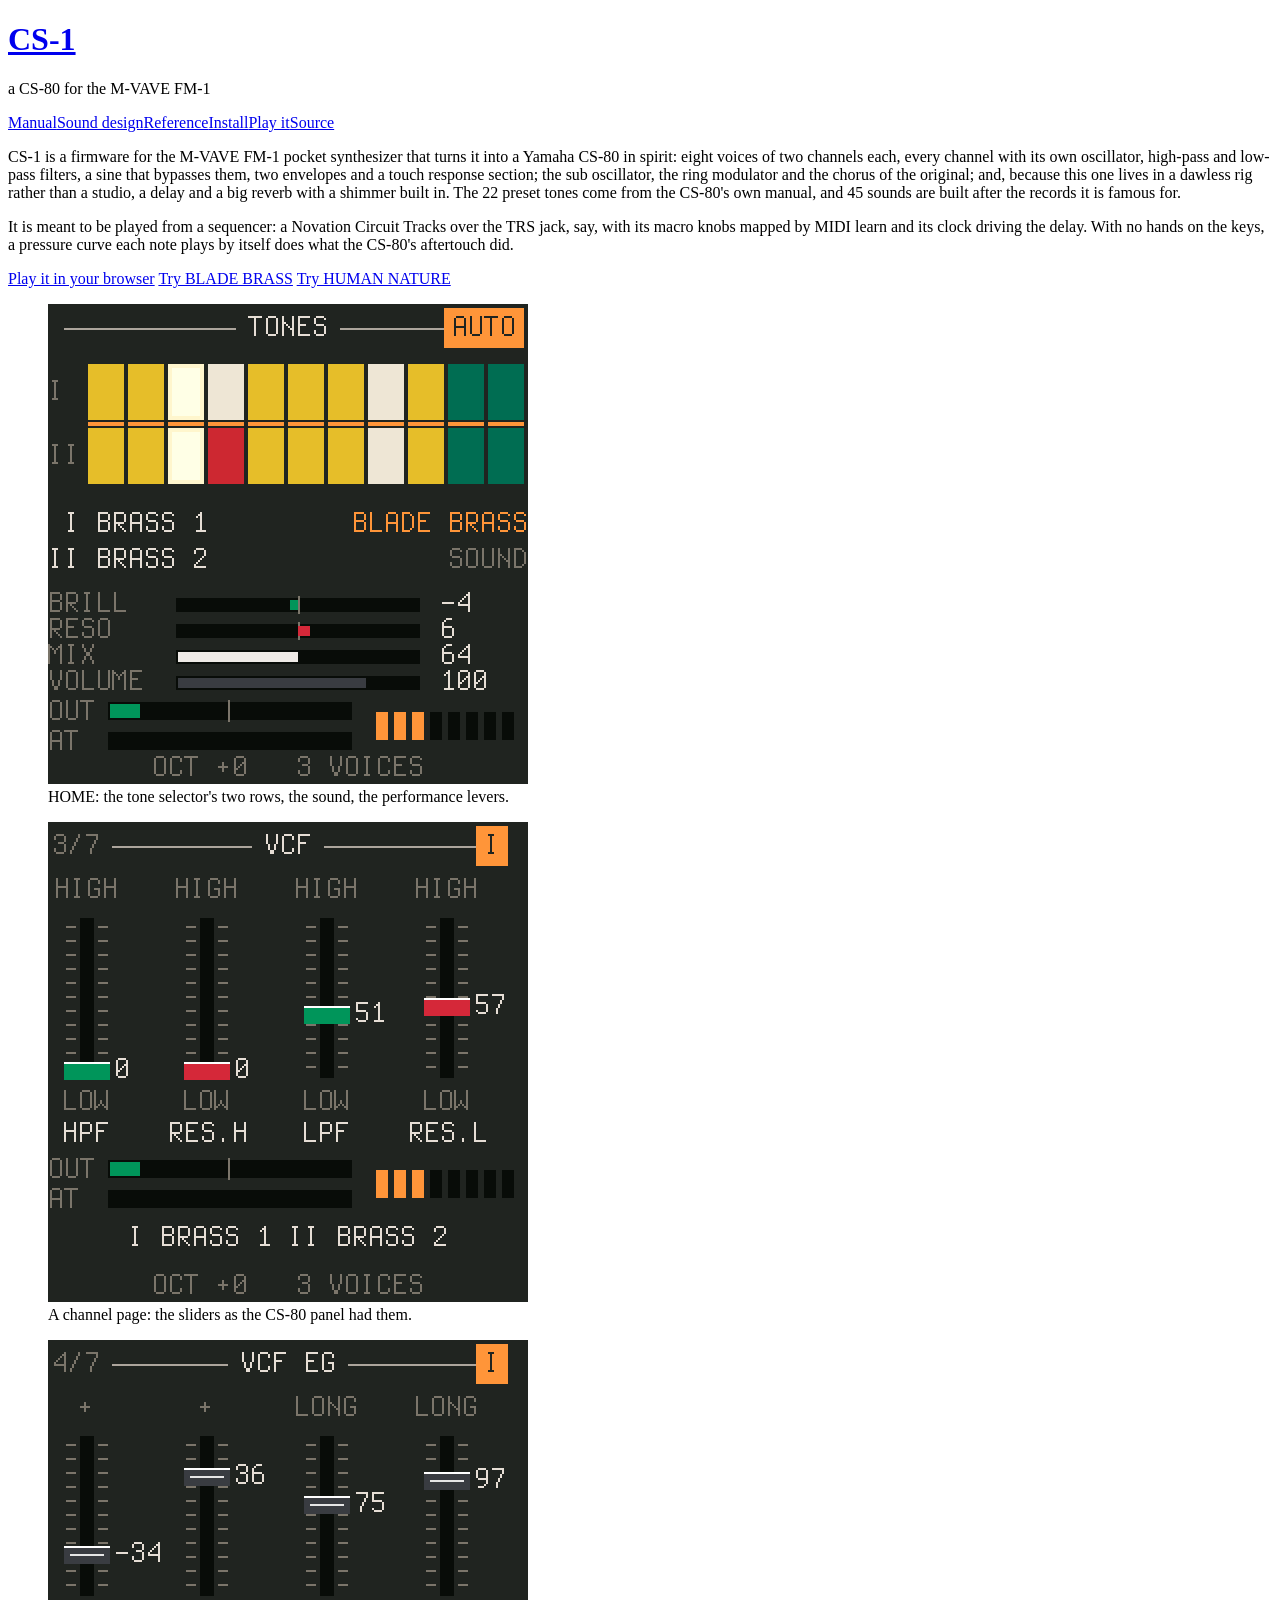
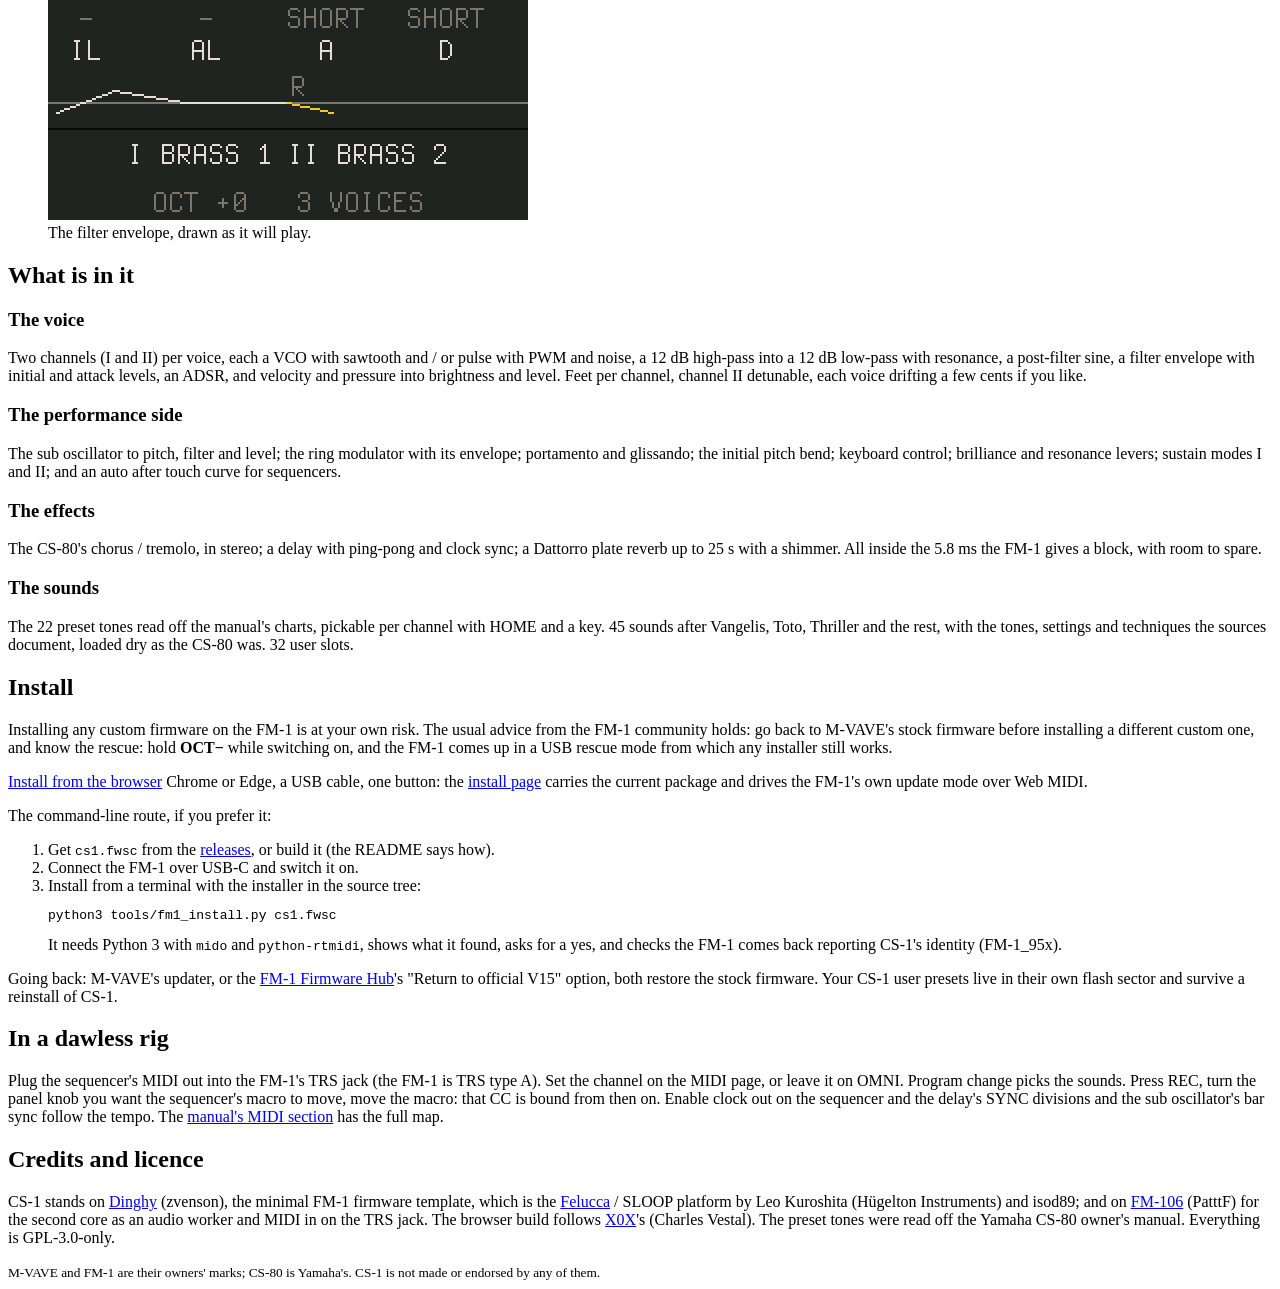
==== web/site/index.html @ bdd7ce24 "Install from the browser: web/site/install.html drives the FM-1's update mode over Web MIDI Felucca'" ====
<!doctype html>
<html lang="en">
<head>
<meta charset="utf-8">
<meta name="viewport" content="width=device-width, initial-scale=1">
<title>CS-1: a CS-80 for the M-VAVE FM-1</title>
<meta name="description" content="CS-1 turns the M-VAVE FM-1 into a CS-80-style polysynth: two channels per voice, the preset tones, the touch response, a ring modulator, chorus, delay and reverb. Free, open source, and playable in your browser.">
<link rel="preconnect" href="https://fonts.googleapis.com"><link rel="preconnect" href="https://fonts.gstatic.com" crossorigin>
<link rel="stylesheet" href="https://fonts.googleapis.com/css2?family=Barlow:wght@400;600&family=Barlow+Semi+Condensed:wght@600;700&display=swap">
<link rel="stylesheet" href="site.css">
</head>
<body>
<main>
  <header>
    <h1><a href="./">CS-1</a></h1>
    <p>a CS-80 for the M-VAVE FM-1</p>
    <nav><a href="manual.html">Manual</a><a href="sound.html">Sound design</a><a href="reference.html">Reference</a><a href="install.html">Install</a><a href="emu/">Play it</a><a href="https://github.com/twochannels/CS-1">Source</a></nav>
  </header>

  <p>CS-1 is a firmware for the M-VAVE FM-1 pocket synthesizer that turns it into a Yamaha CS-80 in spirit: eight voices of two channels each, every channel with its own oscillator, high-pass and low-pass filters, a sine that bypasses them, two envelopes and a touch response section; the sub oscillator, the ring modulator and the chorus of the original; and, because this one lives in a dawless rig rather than a studio, a delay and a big reverb with a shimmer built in. The 22 preset tones come from the CS-80's own manual, and 45 sounds are built after the records it is famous for.</p>
  <p>It is meant to be played from a sequencer: a Novation Circuit Tracks over the TRS jack, say, with its macro knobs mapped by MIDI learn and its clock driving the delay. With no hands on the keys, a pressure curve each note plays by itself does what the CS-80's aftertouch did.</p>
  <p><a class="try" href="emu/">Play it in your browser</a> <a class="try" href="emu/?sound=0">Try BLADE BRASS</a> <a class="try" href="emu/?sound=14">Try HUMAN NATURE</a></p>

  <div class="shot">
    <figure><img src="img/home.png" alt="The HOME page: two rows of tone buttons, the sound's name, the performance levers"><figcaption>HOME: the tone selector's two rows, the sound, the performance levers.</figcaption></figure>
    <figure><img src="img/vcf.png" alt="The VCF page: four sliders with colour-coded caps"><figcaption>A channel page: the sliders as the CS-80 panel had them.</figcaption></figure>
    <figure><img src="img/fenv.png" alt="The VCF EG page with its envelope drawn"><figcaption>The filter envelope, drawn as it will play.</figcaption></figure>
  </div>

  <h2 id="what">What is in it</h2>
  <div class="cards">
    <div class="card"><h3>The voice</h3><p>Two channels (I and II) per voice, each a VCO with sawtooth and / or pulse with PWM and noise, a 12 dB high-pass into a 12 dB low-pass with resonance, a post-filter sine, a filter envelope with initial and attack levels, an ADSR, and velocity and pressure into brightness and level. Feet per channel, channel II detunable, each voice drifting a few cents if you like.</p></div>
    <div class="card"><h3>The performance side</h3><p>The sub oscillator to pitch, filter and level; the ring modulator with its envelope; portamento and glissando; the initial pitch bend; keyboard control; brilliance and resonance levers; sustain modes I and II; and an auto after touch curve for sequencers.</p></div>
    <div class="card"><h3>The effects</h3><p>The CS-80's chorus / tremolo, in stereo; a delay with ping-pong and clock sync; a Dattorro plate reverb up to 25 s with a shimmer. All inside the 5.8 ms the FM-1 gives a block, with room to spare.</p></div>
    <div class="card"><h3>The sounds</h3><p>The 22 preset tones read off the manual's charts, pickable per channel with HOME and a key. 45 sounds after Vangelis, Toto, Thriller and the rest, with the tones, settings and techniques the sources document, loaded dry as the CS-80 was. 32 user slots.</p></div>
  </div>

  <h2 id="install">Install</h2>
  <p>Installing any custom firmware on the FM-1 is at your own risk. The usual advice from the FM-1 community holds: go back to M-VAVE's stock firmware before installing a different custom one, and know the rescue: hold <b>OCT−</b> while switching on, and the FM-1 comes up in a USB rescue mode from which any installer still works.</p>
  <p><a class="try" href="install.html">Install from the browser</a> Chrome or Edge, a USB cable, one button: the <a href="install.html">install page</a> carries the current package and drives the FM-1's own update mode over Web MIDI.</p>
  <p>The command-line route, if you prefer it:</p>
  <ol>
    <li>Get <code>cs1.fwsc</code> from the <a href="https://github.com/twochannels/CS-1/releases">releases</a>, or build it (the README says how).</li>
    <li>Connect the FM-1 over USB-C and switch it on.</li>
    <li>Install from a terminal with the installer in the source tree:
<pre><code>python3 tools/fm1_install.py cs1.fwsc</code></pre>
    It needs Python 3 with <code>mido</code> and <code>python-rtmidi</code>, shows what it found, asks for a yes, and checks the FM-1 comes back reporting CS-1's identity (FM-1_95x).</li>
  </ol>
  <p>Going back: M-VAVE's updater, or the <a href="https://fm1.designburgapps.com">FM-1 Firmware Hub</a>'s "Return to official V15" option, both restore the stock firmware. Your CS-1 user presets live in their own flash sector and survive a reinstall of CS-1.</p>

  <h2 id="rig">In a dawless rig</h2>
  <p>Plug the sequencer's MIDI out into the FM-1's TRS jack (the FM-1 is TRS type A). Set the channel on the MIDI page, or leave it on OMNI. Program change picks the sounds. Press REC, turn the panel knob you want the sequencer's macro to move, move the macro: that CC is bound from then on. Enable clock out on the sequencer and the delay's SYNC divisions and the sub oscillator's bar sync follow the tempo. The <a href="manual.html#midi">manual's MIDI section</a> has the full map.</p>

  <h2 id="credits">Credits and licence</h2>
  <p>CS-1 stands on <a href="https://github.com/zvenson/dinghy">Dinghy</a> (zvenson), the minimal FM-1 firmware template, which is the <a href="https://github.com/hugelton/Felucca">Felucca</a> / SLOOP platform by Leo Kuroshita (Hügelton Instruments) and isod89; and on <a href="https://github.com/patttf/fm-106">FM-106</a> (PatttF) for the second core as an audio worker and MIDI in on the TRS jack. The browser build follows <a href="https://github.com/charlesvestal/fm1-x0x">X0X</a>'s (Charles Vestal). The preset tones were read off the Yamaha CS-80 owner's manual. Everything is GPL-3.0-only.</p>
  <footer><small>M-VAVE and FM-1 are their owners' marks; CS-80 is Yamaha's. CS-1 is not made or endorsed by any of them.</small></footer>
</main>
</body>
</html>
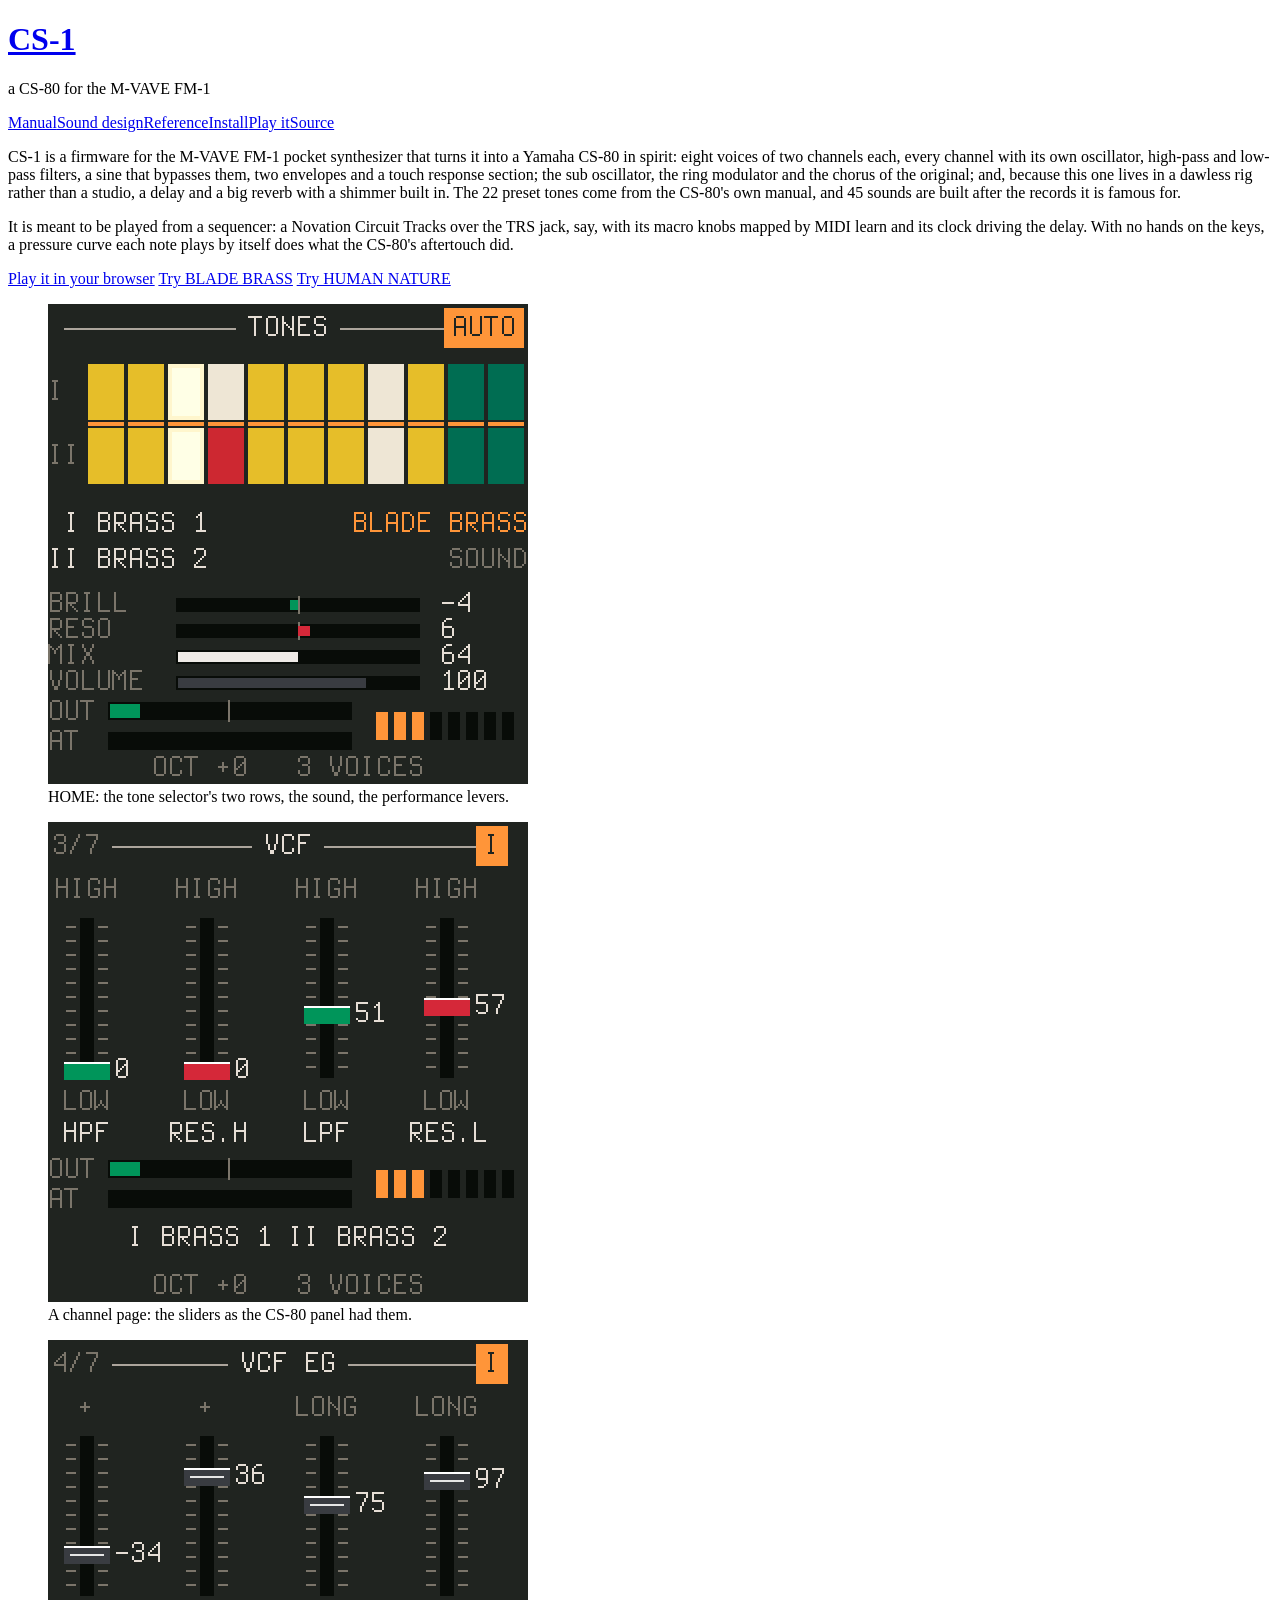
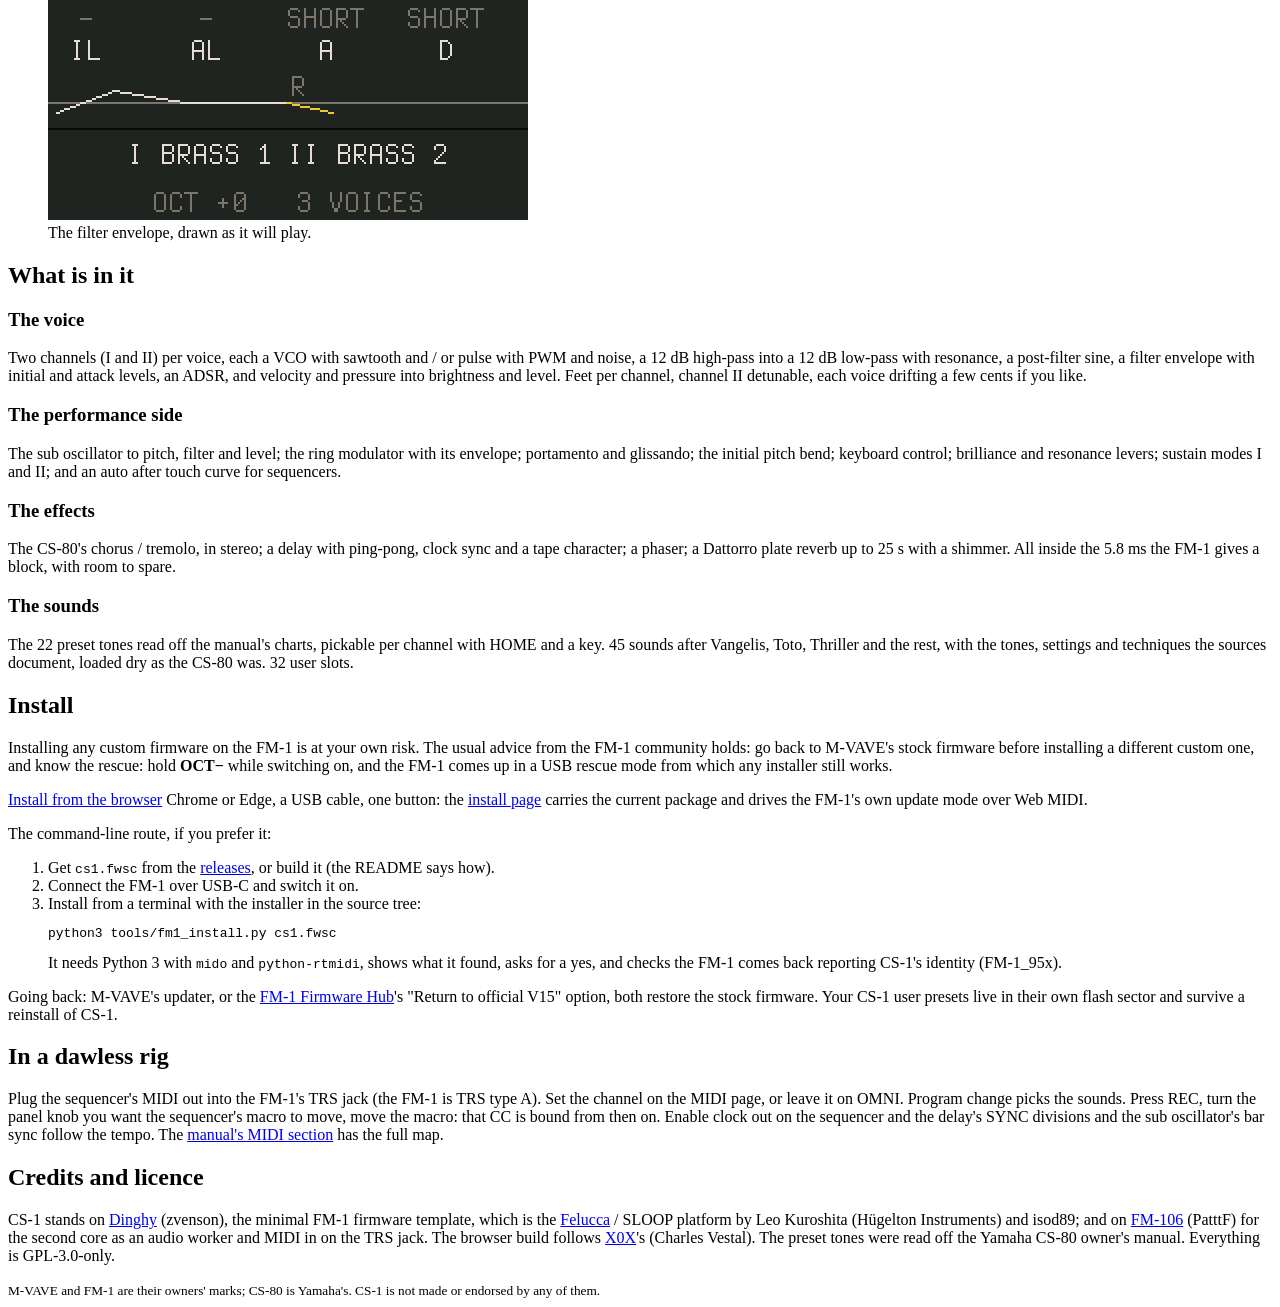
==== commit 28a976bc: "TAPE on the delay, a PHASER page, and every tail dies to zero TAPE (DELAY 2, in place of the tempo d" ====
--- a/web/site/index.html
+++ b/web/site/index.html
@@ -31,7 +31,7 @@
   <div class="cards">
     <div class="card"><h3>The voice</h3><p>Two channels (I and II) per voice, each a VCO with sawtooth and / or pulse with PWM and noise, a 12 dB high-pass into a 12 dB low-pass with resonance, a post-filter sine, a filter envelope with initial and attack levels, an ADSR, and velocity and pressure into brightness and level. Feet per channel, channel II detunable, each voice drifting a few cents if you like.</p></div>
     <div class="card"><h3>The performance side</h3><p>The sub oscillator to pitch, filter and level; the ring modulator with its envelope; portamento and glissando; the initial pitch bend; keyboard control; brilliance and resonance levers; sustain modes I and II; and an auto after touch curve for sequencers.</p></div>
-    <div class="card"><h3>The effects</h3><p>The CS-80's chorus / tremolo, in stereo; a delay with ping-pong and clock sync; a Dattorro plate reverb up to 25 s with a shimmer. All inside the 5.8 ms the FM-1 gives a block, with room to spare.</p></div>
+    <div class="card"><h3>The effects</h3><p>The CS-80's chorus / tremolo, in stereo; a delay with ping-pong, clock sync and a tape character; a phaser; a Dattorro plate reverb up to 25 s with a shimmer. All inside the 5.8 ms the FM-1 gives a block, with room to spare.</p></div>
     <div class="card"><h3>The sounds</h3><p>The 22 preset tones read off the manual's charts, pickable per channel with HOME and a key. 45 sounds after Vangelis, Toto, Thriller and the rest, with the tones, settings and techniques the sources document, loaded dry as the CS-80 was. 32 user slots.</p></div>
   </div>
 
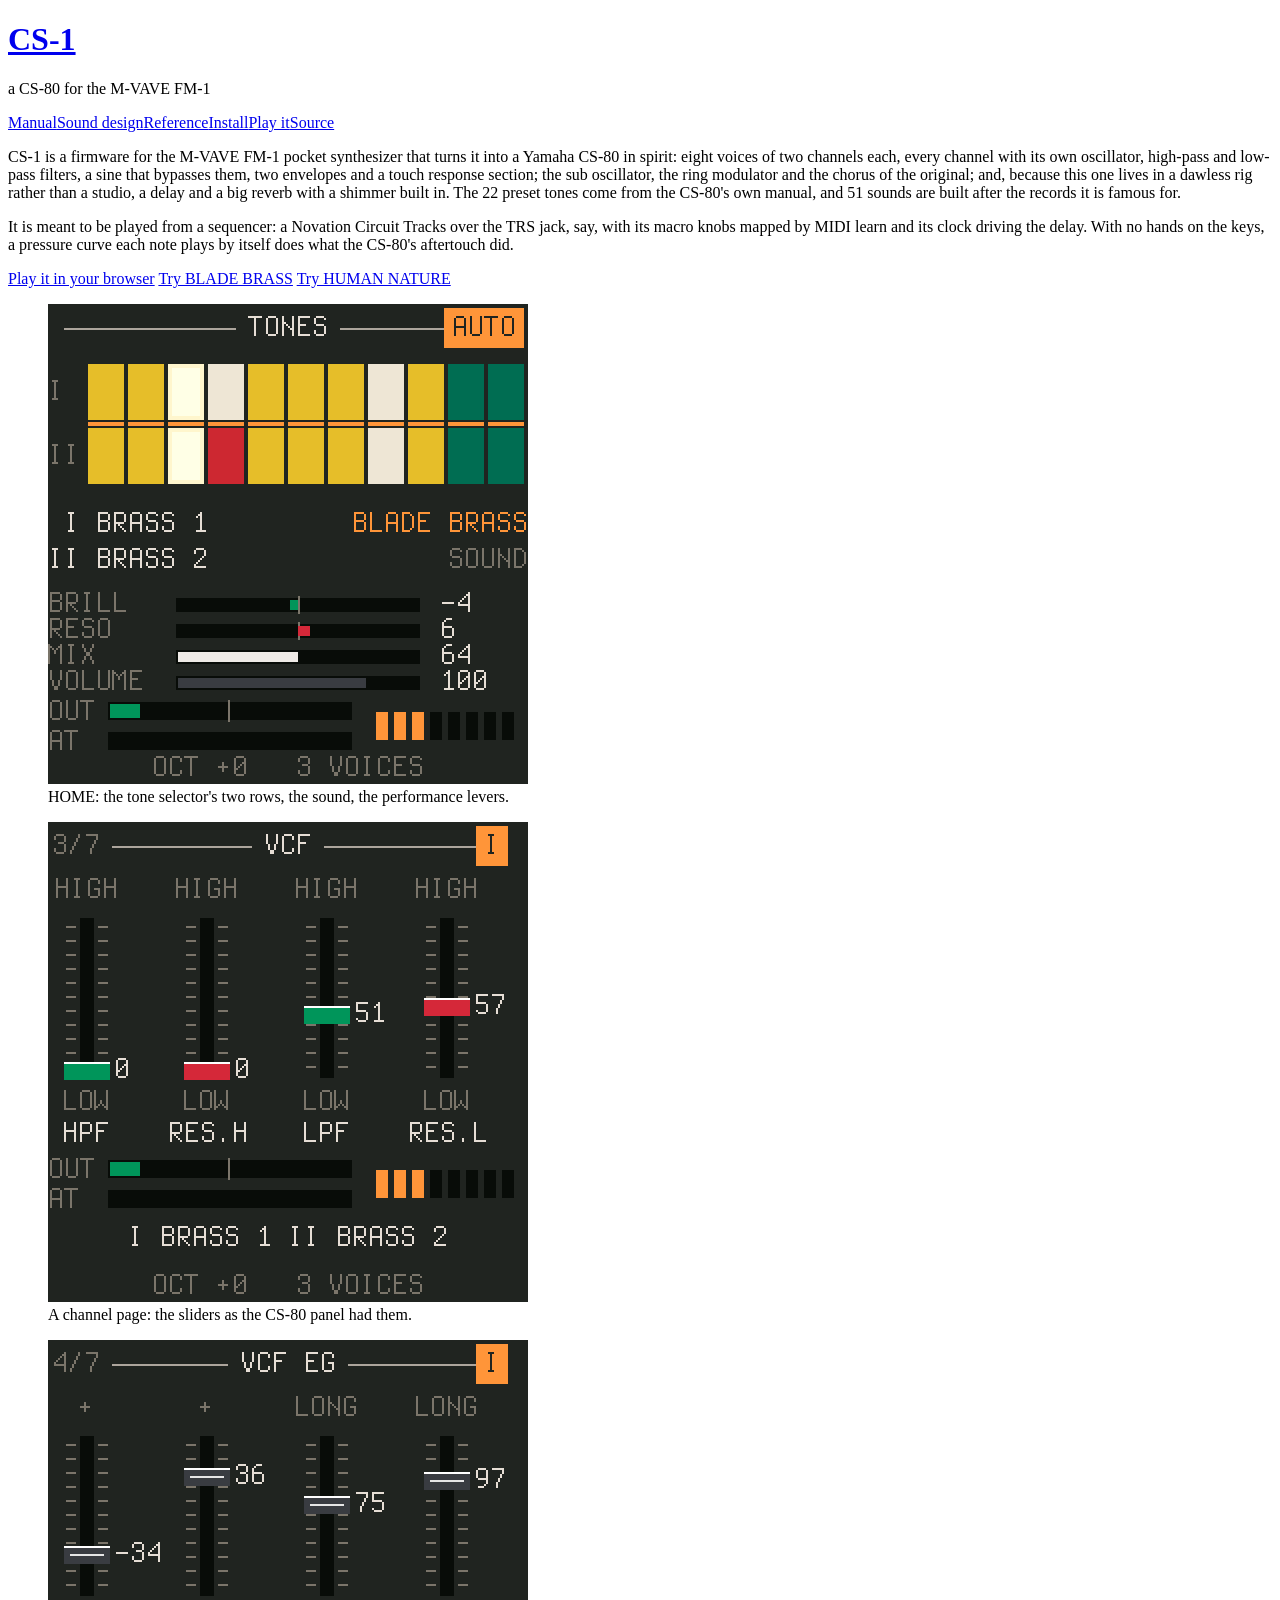
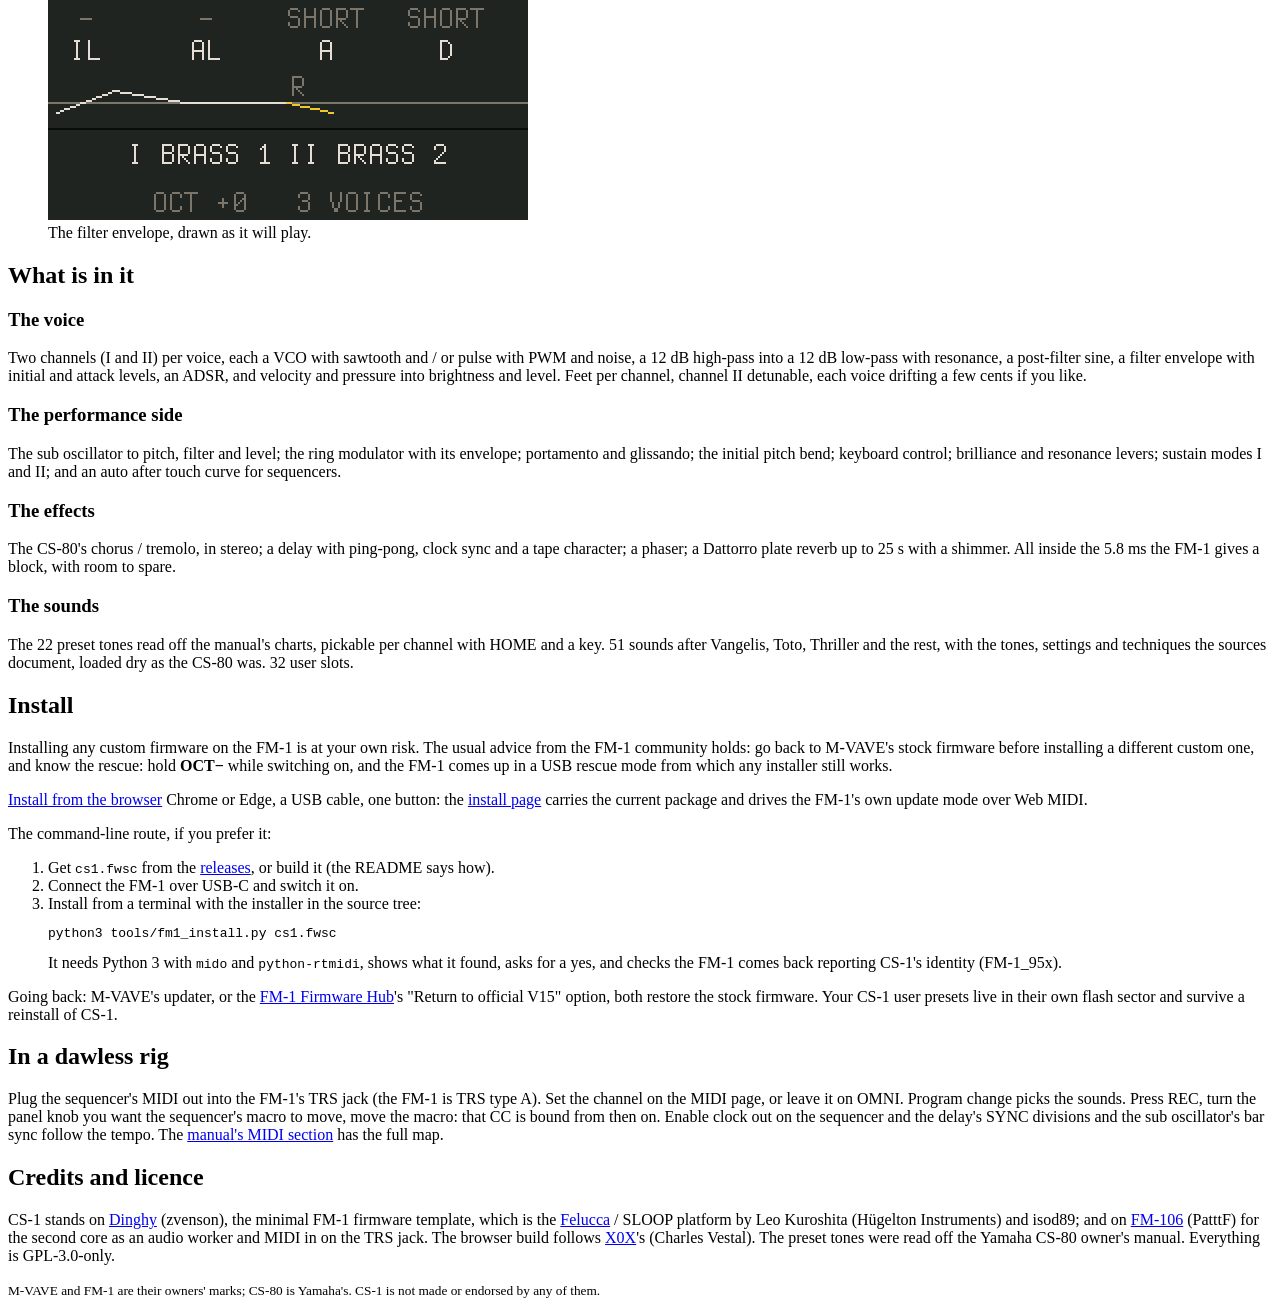
==== commit af2001e9: "The reverb back in every sound (0.8 of the old levels, the plate being hotter), the phaser on six, a" ====
--- a/web/site/index.html
+++ b/web/site/index.html
@@ -17,7 +17,7 @@
     <nav><a href="manual.html">Manual</a><a href="sound.html">Sound design</a><a href="reference.html">Reference</a><a href="install.html">Install</a><a href="emu/">Play it</a><a href="https://github.com/twochannels/CS-1">Source</a></nav>
   </header>
 
-  <p>CS-1 is a firmware for the M-VAVE FM-1 pocket synthesizer that turns it into a Yamaha CS-80 in spirit: eight voices of two channels each, every channel with its own oscillator, high-pass and low-pass filters, a sine that bypasses them, two envelopes and a touch response section; the sub oscillator, the ring modulator and the chorus of the original; and, because this one lives in a dawless rig rather than a studio, a delay and a big reverb with a shimmer built in. The 22 preset tones come from the CS-80's own manual, and 45 sounds are built after the records it is famous for.</p>
+  <p>CS-1 is a firmware for the M-VAVE FM-1 pocket synthesizer that turns it into a Yamaha CS-80 in spirit: eight voices of two channels each, every channel with its own oscillator, high-pass and low-pass filters, a sine that bypasses them, two envelopes and a touch response section; the sub oscillator, the ring modulator and the chorus of the original; and, because this one lives in a dawless rig rather than a studio, a delay and a big reverb with a shimmer built in. The 22 preset tones come from the CS-80's own manual, and 51 sounds are built after the records it is famous for.</p>
   <p>It is meant to be played from a sequencer: a Novation Circuit Tracks over the TRS jack, say, with its macro knobs mapped by MIDI learn and its clock driving the delay. With no hands on the keys, a pressure curve each note plays by itself does what the CS-80's aftertouch did.</p>
   <p><a class="try" href="emu/">Play it in your browser</a> <a class="try" href="emu/?sound=0">Try BLADE BRASS</a> <a class="try" href="emu/?sound=14">Try HUMAN NATURE</a></p>
 
@@ -32,7 +32,7 @@
     <div class="card"><h3>The voice</h3><p>Two channels (I and II) per voice, each a VCO with sawtooth and / or pulse with PWM and noise, a 12 dB high-pass into a 12 dB low-pass with resonance, a post-filter sine, a filter envelope with initial and attack levels, an ADSR, and velocity and pressure into brightness and level. Feet per channel, channel II detunable, each voice drifting a few cents if you like.</p></div>
     <div class="card"><h3>The performance side</h3><p>The sub oscillator to pitch, filter and level; the ring modulator with its envelope; portamento and glissando; the initial pitch bend; keyboard control; brilliance and resonance levers; sustain modes I and II; and an auto after touch curve for sequencers.</p></div>
     <div class="card"><h3>The effects</h3><p>The CS-80's chorus / tremolo, in stereo; a delay with ping-pong, clock sync and a tape character; a phaser; a Dattorro plate reverb up to 25 s with a shimmer. All inside the 5.8 ms the FM-1 gives a block, with room to spare.</p></div>
-    <div class="card"><h3>The sounds</h3><p>The 22 preset tones read off the manual's charts, pickable per channel with HOME and a key. 45 sounds after Vangelis, Toto, Thriller and the rest, with the tones, settings and techniques the sources document, loaded dry as the CS-80 was. 32 user slots.</p></div>
+    <div class="card"><h3>The sounds</h3><p>The 22 preset tones read off the manual's charts, pickable per channel with HOME and a key. 51 sounds after Vangelis, Toto, Thriller and the rest, with the tones, settings and techniques the sources document, loaded dry as the CS-80 was. 32 user slots.</p></div>
   </div>
 
   <h2 id="install">Install</h2>
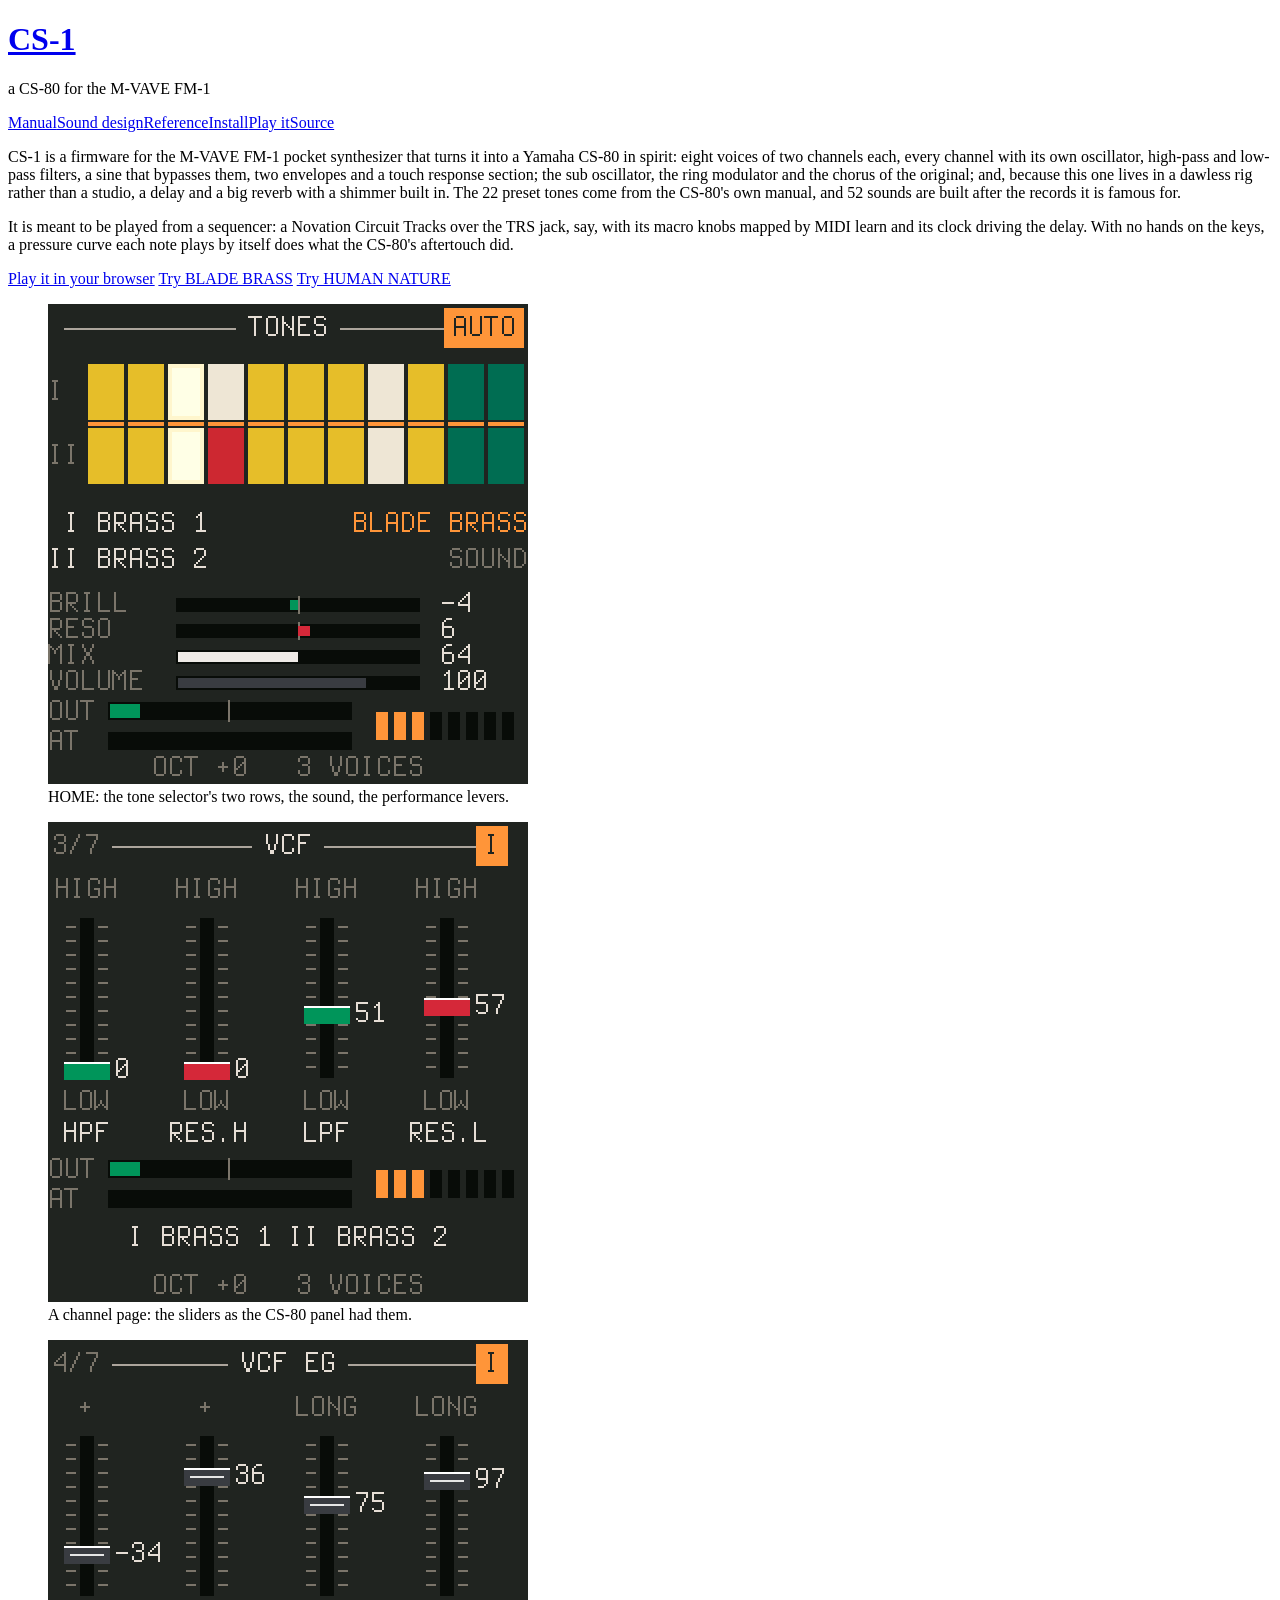
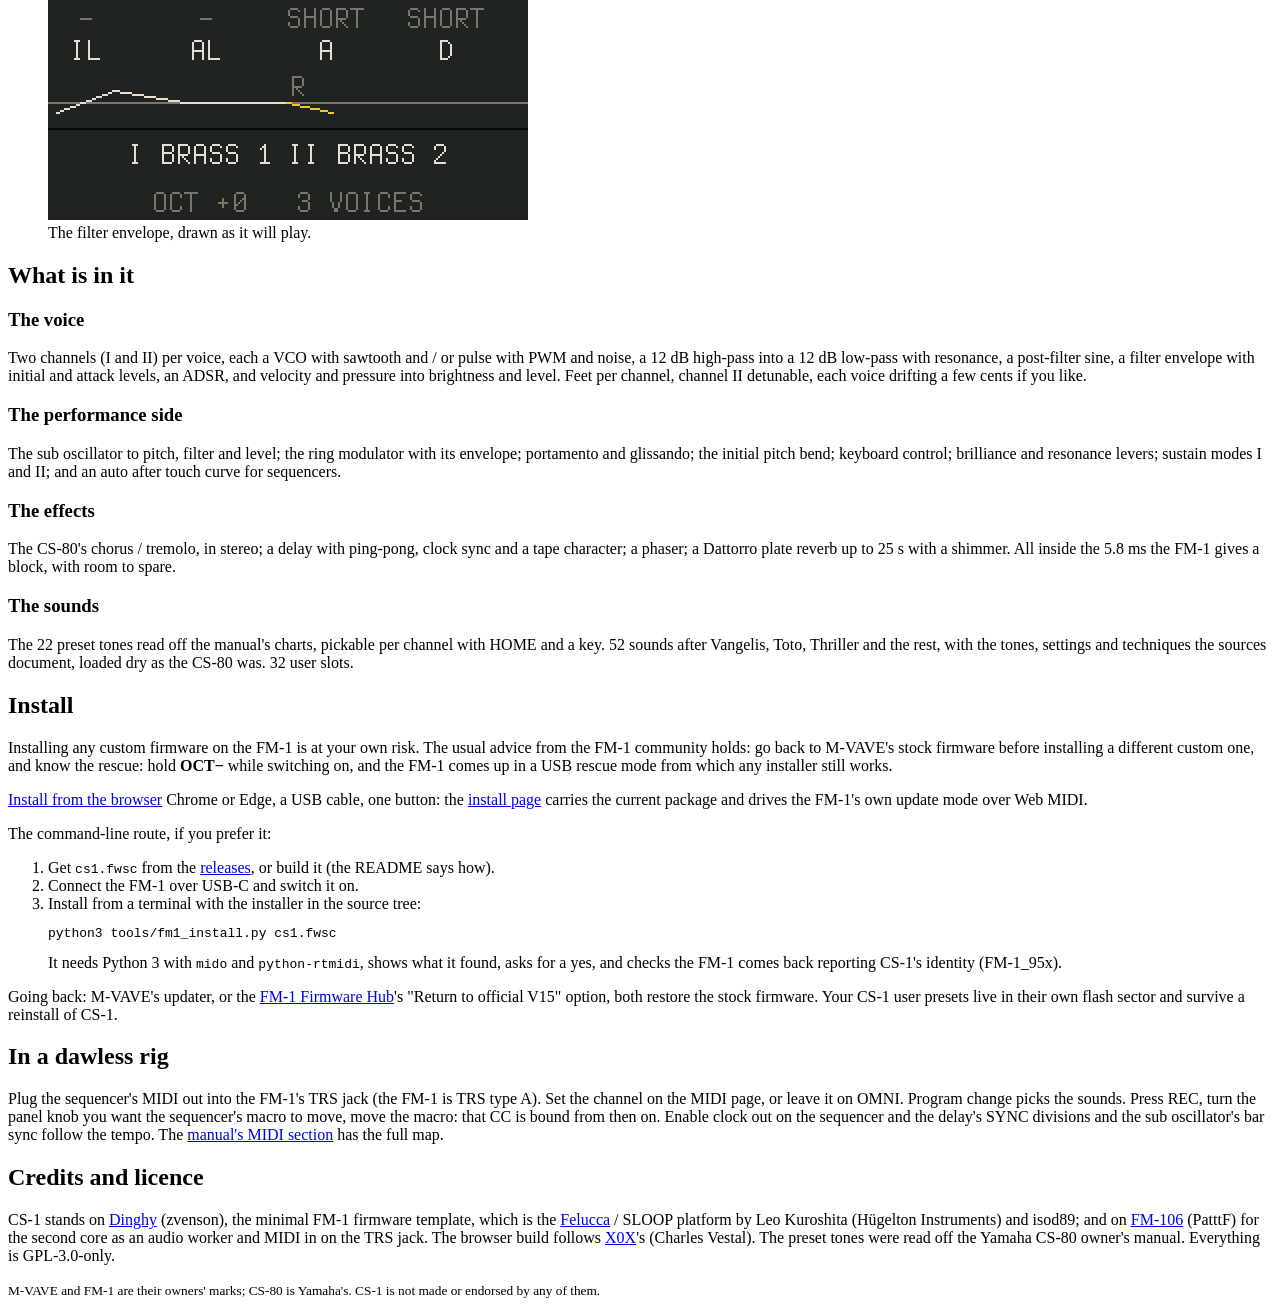
==== commit 437e3466: "Sounds can carry whole panels: two tones read off the CS-80 V's Glass Pipes, and the sound that uses" ====
--- a/web/site/index.html
+++ b/web/site/index.html
@@ -17,7 +17,7 @@
     <nav><a href="manual.html">Manual</a><a href="sound.html">Sound design</a><a href="reference.html">Reference</a><a href="install.html">Install</a><a href="emu/">Play it</a><a href="https://github.com/twochannels/CS-1">Source</a></nav>
   </header>
 
-  <p>CS-1 is a firmware for the M-VAVE FM-1 pocket synthesizer that turns it into a Yamaha CS-80 in spirit: eight voices of two channels each, every channel with its own oscillator, high-pass and low-pass filters, a sine that bypasses them, two envelopes and a touch response section; the sub oscillator, the ring modulator and the chorus of the original; and, because this one lives in a dawless rig rather than a studio, a delay and a big reverb with a shimmer built in. The 22 preset tones come from the CS-80's own manual, and 51 sounds are built after the records it is famous for.</p>
+  <p>CS-1 is a firmware for the M-VAVE FM-1 pocket synthesizer that turns it into a Yamaha CS-80 in spirit: eight voices of two channels each, every channel with its own oscillator, high-pass and low-pass filters, a sine that bypasses them, two envelopes and a touch response section; the sub oscillator, the ring modulator and the chorus of the original; and, because this one lives in a dawless rig rather than a studio, a delay and a big reverb with a shimmer built in. The 22 preset tones come from the CS-80's own manual, and 52 sounds are built after the records it is famous for.</p>
   <p>It is meant to be played from a sequencer: a Novation Circuit Tracks over the TRS jack, say, with its macro knobs mapped by MIDI learn and its clock driving the delay. With no hands on the keys, a pressure curve each note plays by itself does what the CS-80's aftertouch did.</p>
   <p><a class="try" href="emu/">Play it in your browser</a> <a class="try" href="emu/?sound=0">Try BLADE BRASS</a> <a class="try" href="emu/?sound=14">Try HUMAN NATURE</a></p>
 
@@ -32,7 +32,7 @@
     <div class="card"><h3>The voice</h3><p>Two channels (I and II) per voice, each a VCO with sawtooth and / or pulse with PWM and noise, a 12 dB high-pass into a 12 dB low-pass with resonance, a post-filter sine, a filter envelope with initial and attack levels, an ADSR, and velocity and pressure into brightness and level. Feet per channel, channel II detunable, each voice drifting a few cents if you like.</p></div>
     <div class="card"><h3>The performance side</h3><p>The sub oscillator to pitch, filter and level; the ring modulator with its envelope; portamento and glissando; the initial pitch bend; keyboard control; brilliance and resonance levers; sustain modes I and II; and an auto after touch curve for sequencers.</p></div>
     <div class="card"><h3>The effects</h3><p>The CS-80's chorus / tremolo, in stereo; a delay with ping-pong, clock sync and a tape character; a phaser; a Dattorro plate reverb up to 25 s with a shimmer. All inside the 5.8 ms the FM-1 gives a block, with room to spare.</p></div>
-    <div class="card"><h3>The sounds</h3><p>The 22 preset tones read off the manual's charts, pickable per channel with HOME and a key. 51 sounds after Vangelis, Toto, Thriller and the rest, with the tones, settings and techniques the sources document, loaded dry as the CS-80 was. 32 user slots.</p></div>
+    <div class="card"><h3>The sounds</h3><p>The 22 preset tones read off the manual's charts, pickable per channel with HOME and a key. 52 sounds after Vangelis, Toto, Thriller and the rest, with the tones, settings and techniques the sources document, loaded dry as the CS-80 was. 32 user slots.</p></div>
   </div>
 
   <h2 id="install">Install</h2>
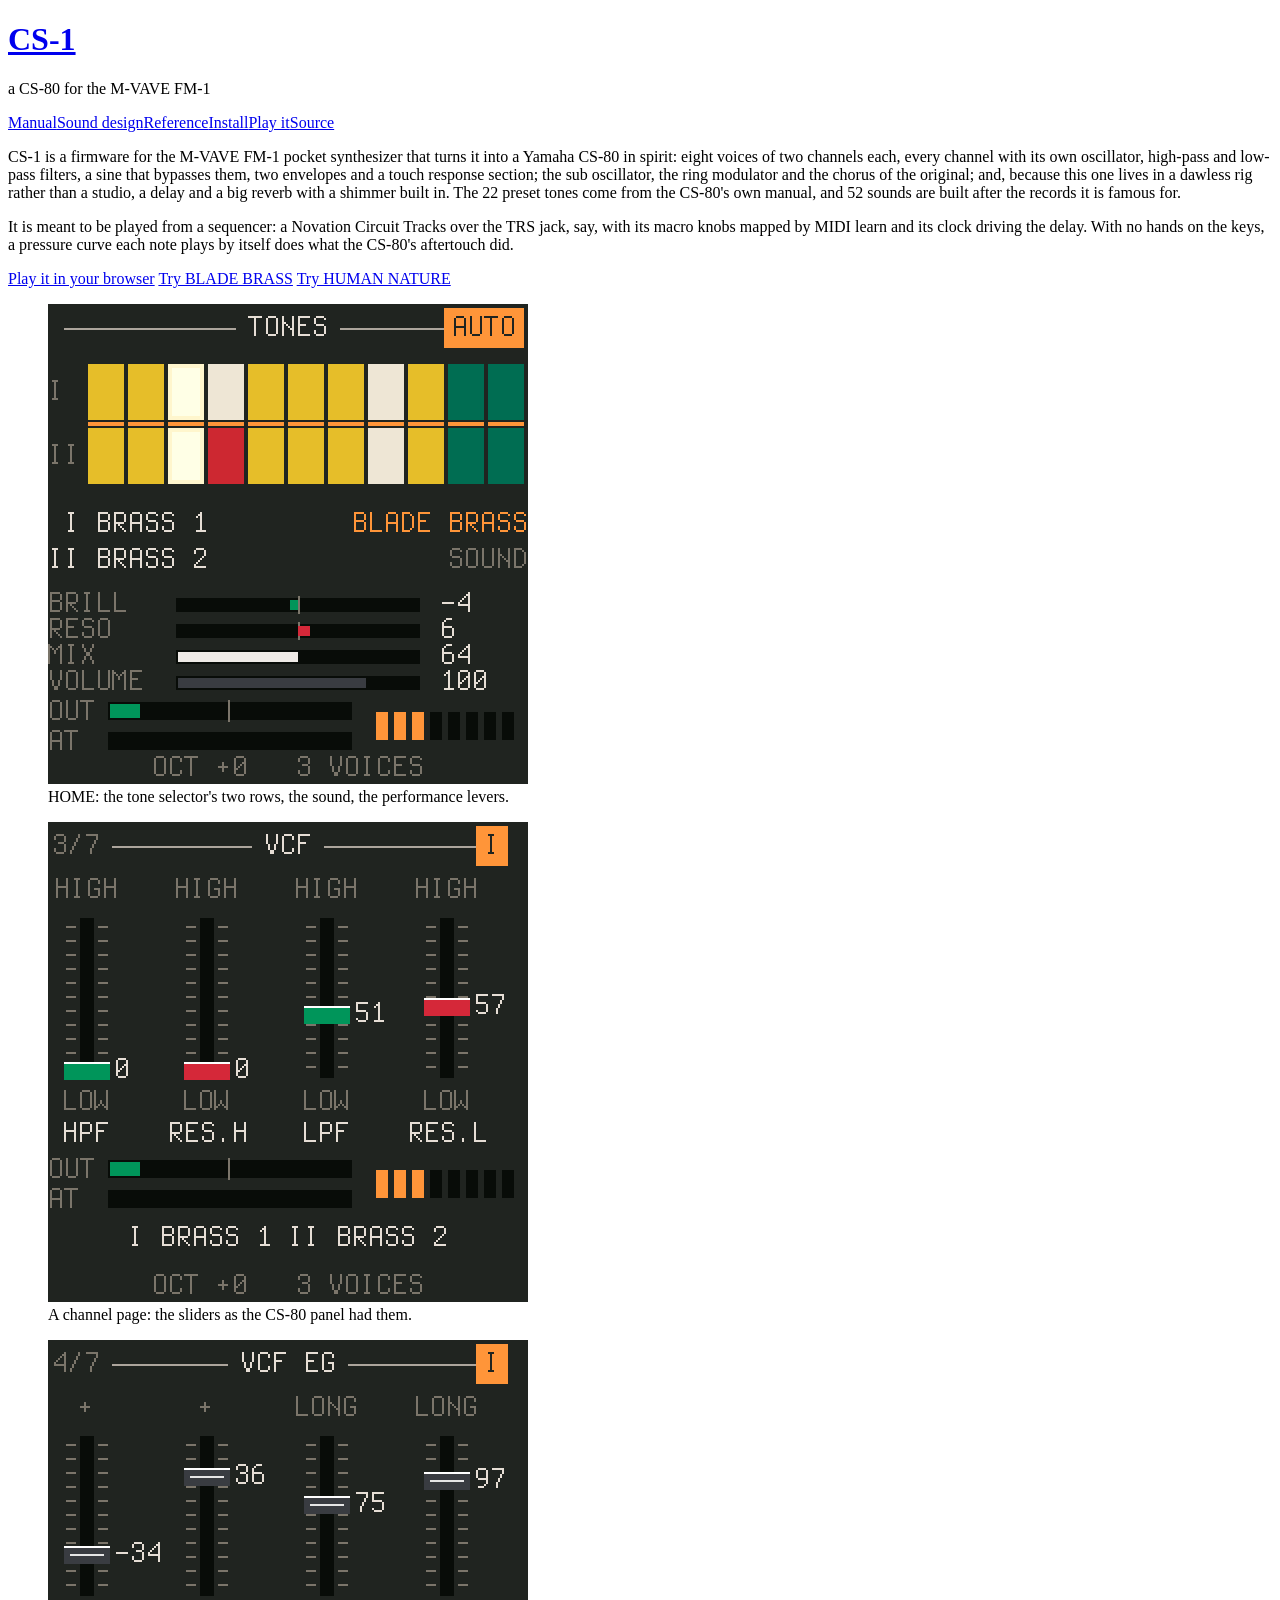
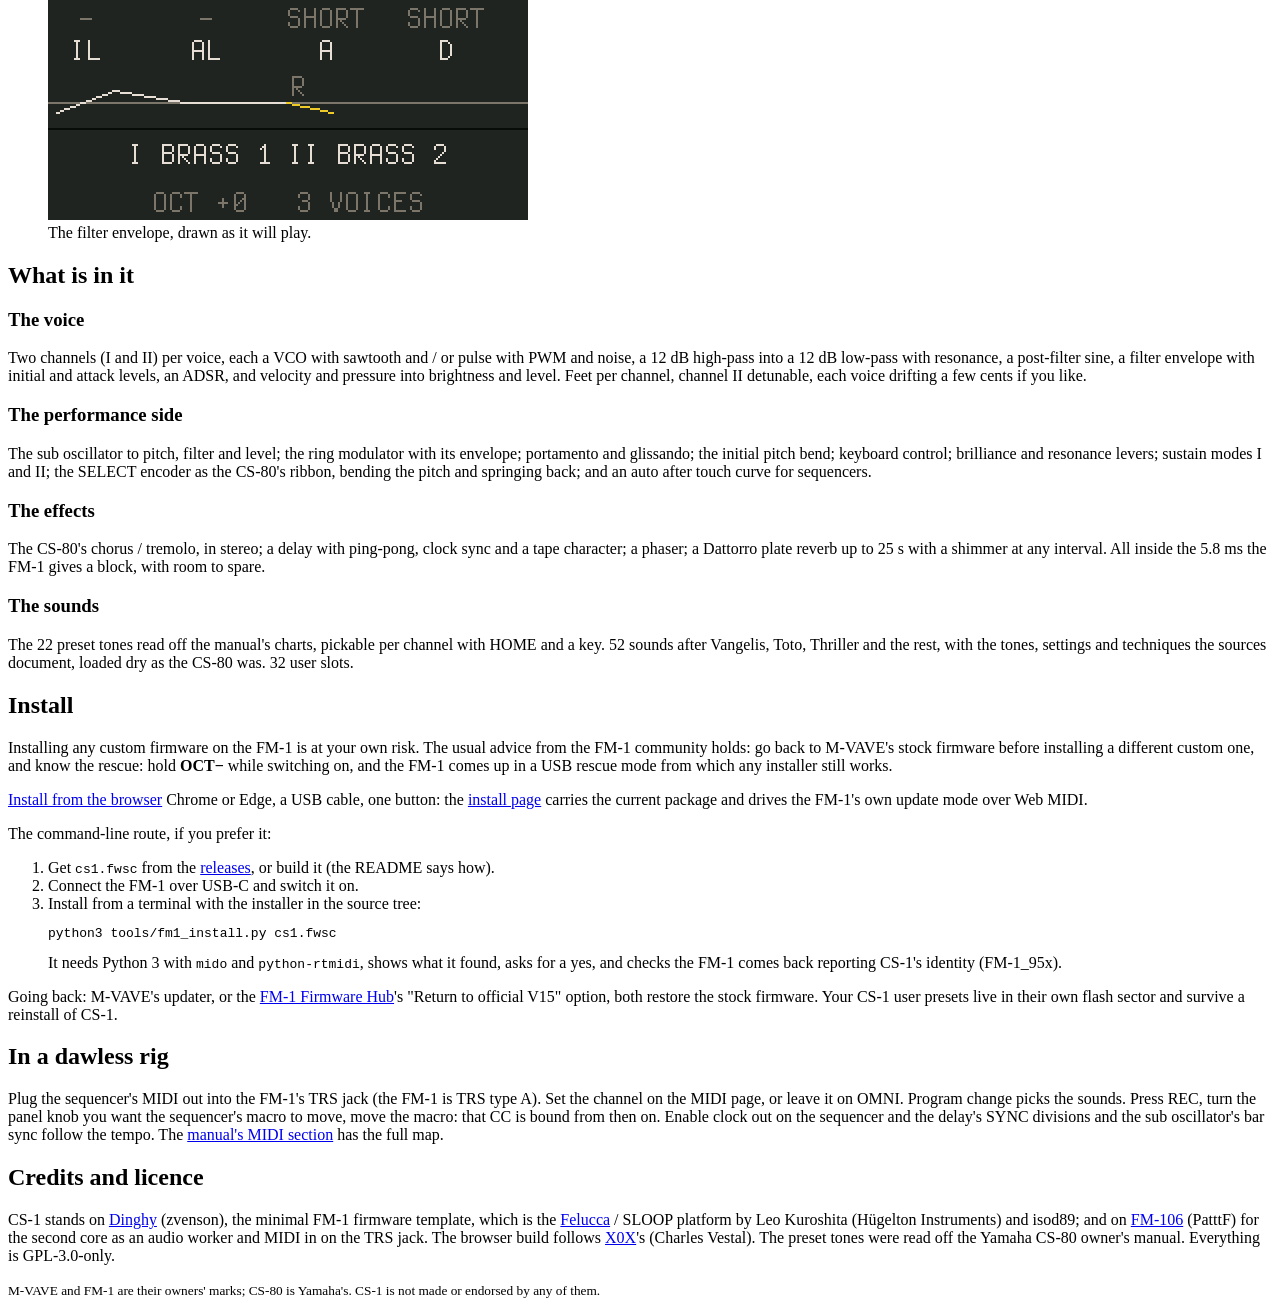
==== commit bdbcbcfc: "The README as it stands now; the ribbon, SHIFT and the bank note on the site Co-Authored-By: Claude " ====
--- a/web/site/index.html
+++ b/web/site/index.html
@@ -30,8 +30,8 @@
   <h2 id="what">What is in it</h2>
   <div class="cards">
     <div class="card"><h3>The voice</h3><p>Two channels (I and II) per voice, each a VCO with sawtooth and / or pulse with PWM and noise, a 12 dB high-pass into a 12 dB low-pass with resonance, a post-filter sine, a filter envelope with initial and attack levels, an ADSR, and velocity and pressure into brightness and level. Feet per channel, channel II detunable, each voice drifting a few cents if you like.</p></div>
-    <div class="card"><h3>The performance side</h3><p>The sub oscillator to pitch, filter and level; the ring modulator with its envelope; portamento and glissando; the initial pitch bend; keyboard control; brilliance and resonance levers; sustain modes I and II; and an auto after touch curve for sequencers.</p></div>
-    <div class="card"><h3>The effects</h3><p>The CS-80's chorus / tremolo, in stereo; a delay with ping-pong, clock sync and a tape character; a phaser; a Dattorro plate reverb up to 25 s with a shimmer. All inside the 5.8 ms the FM-1 gives a block, with room to spare.</p></div>
+    <div class="card"><h3>The performance side</h3><p>The sub oscillator to pitch, filter and level; the ring modulator with its envelope; portamento and glissando; the initial pitch bend; keyboard control; brilliance and resonance levers; sustain modes I and II; the SELECT encoder as the CS-80's ribbon, bending the pitch and springing back; and an auto after touch curve for sequencers.</p></div>
+    <div class="card"><h3>The effects</h3><p>The CS-80's chorus / tremolo, in stereo; a delay with ping-pong, clock sync and a tape character; a phaser; a Dattorro plate reverb up to 25 s with a shimmer at any interval. All inside the 5.8 ms the FM-1 gives a block, with room to spare.</p></div>
     <div class="card"><h3>The sounds</h3><p>The 22 preset tones read off the manual's charts, pickable per channel with HOME and a key. 52 sounds after Vangelis, Toto, Thriller and the rest, with the tones, settings and techniques the sources document, loaded dry as the CS-80 was. 32 user slots.</p></div>
   </div>
 
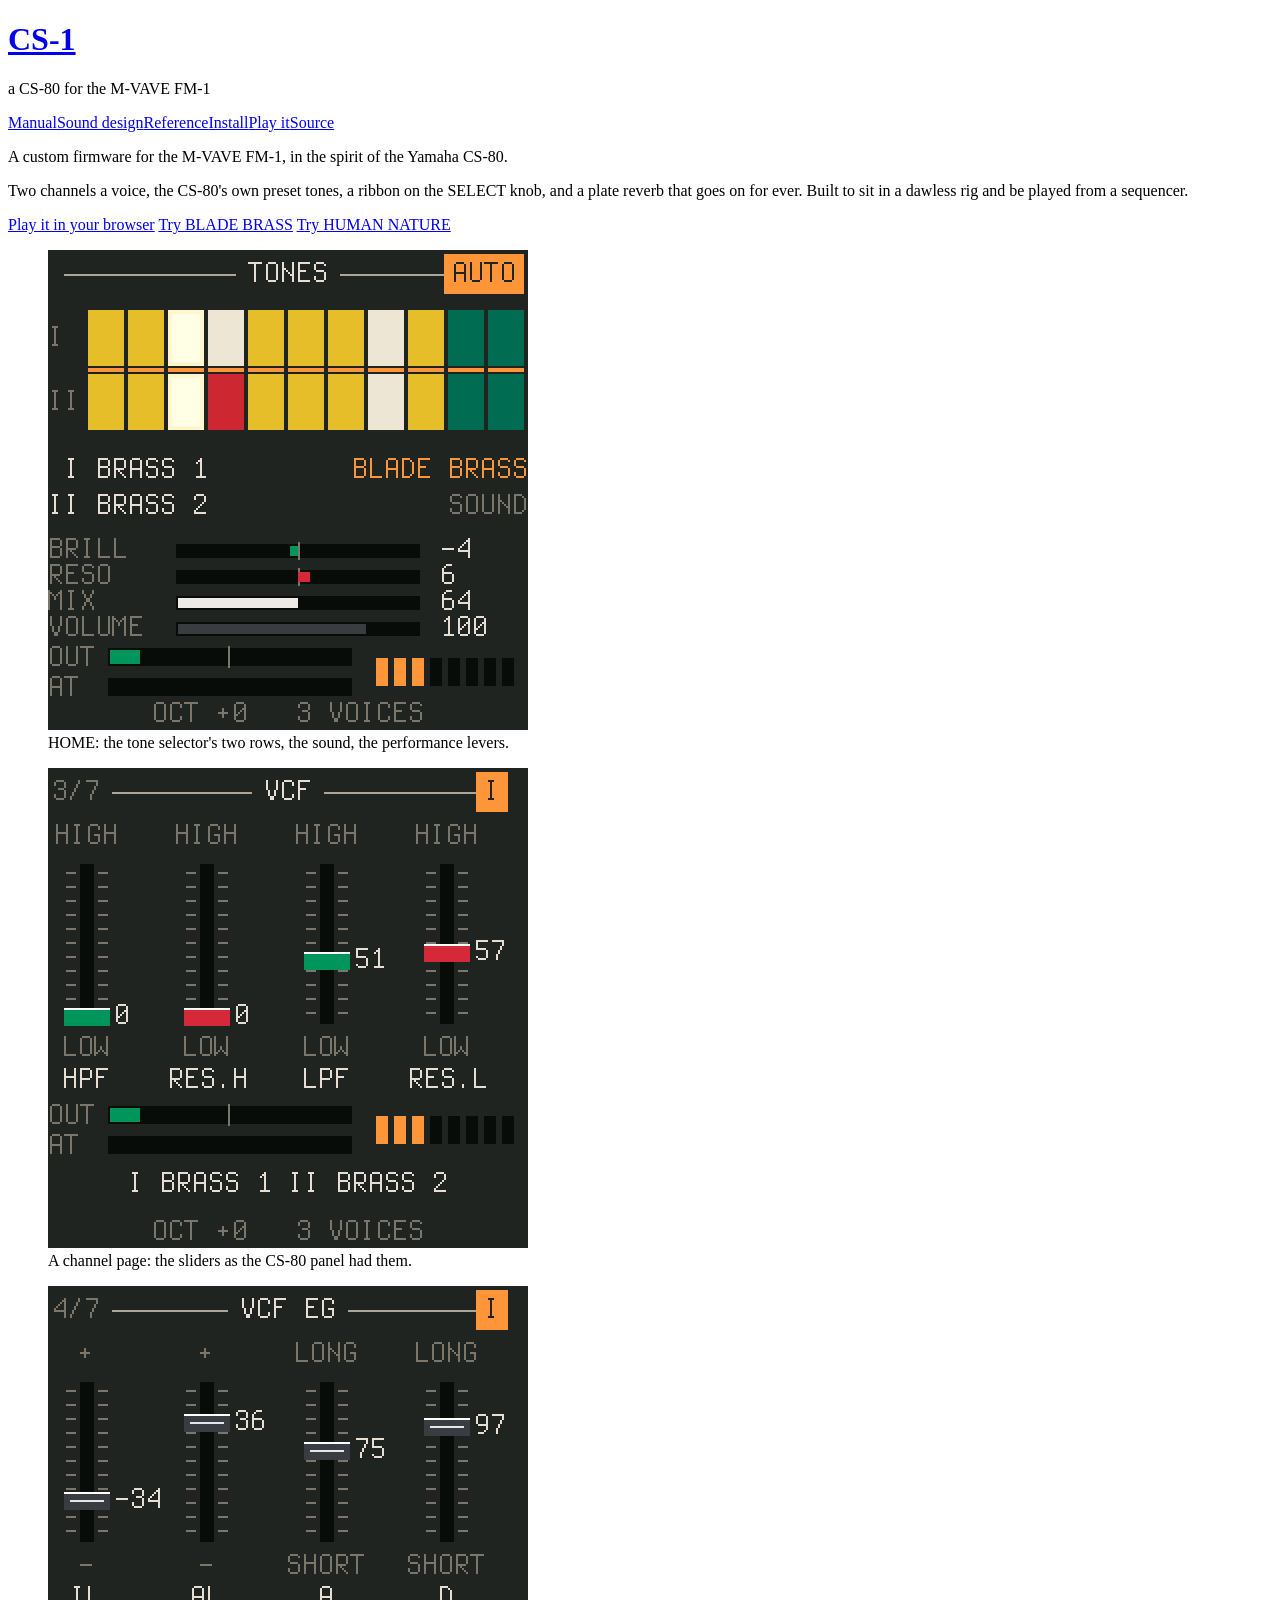
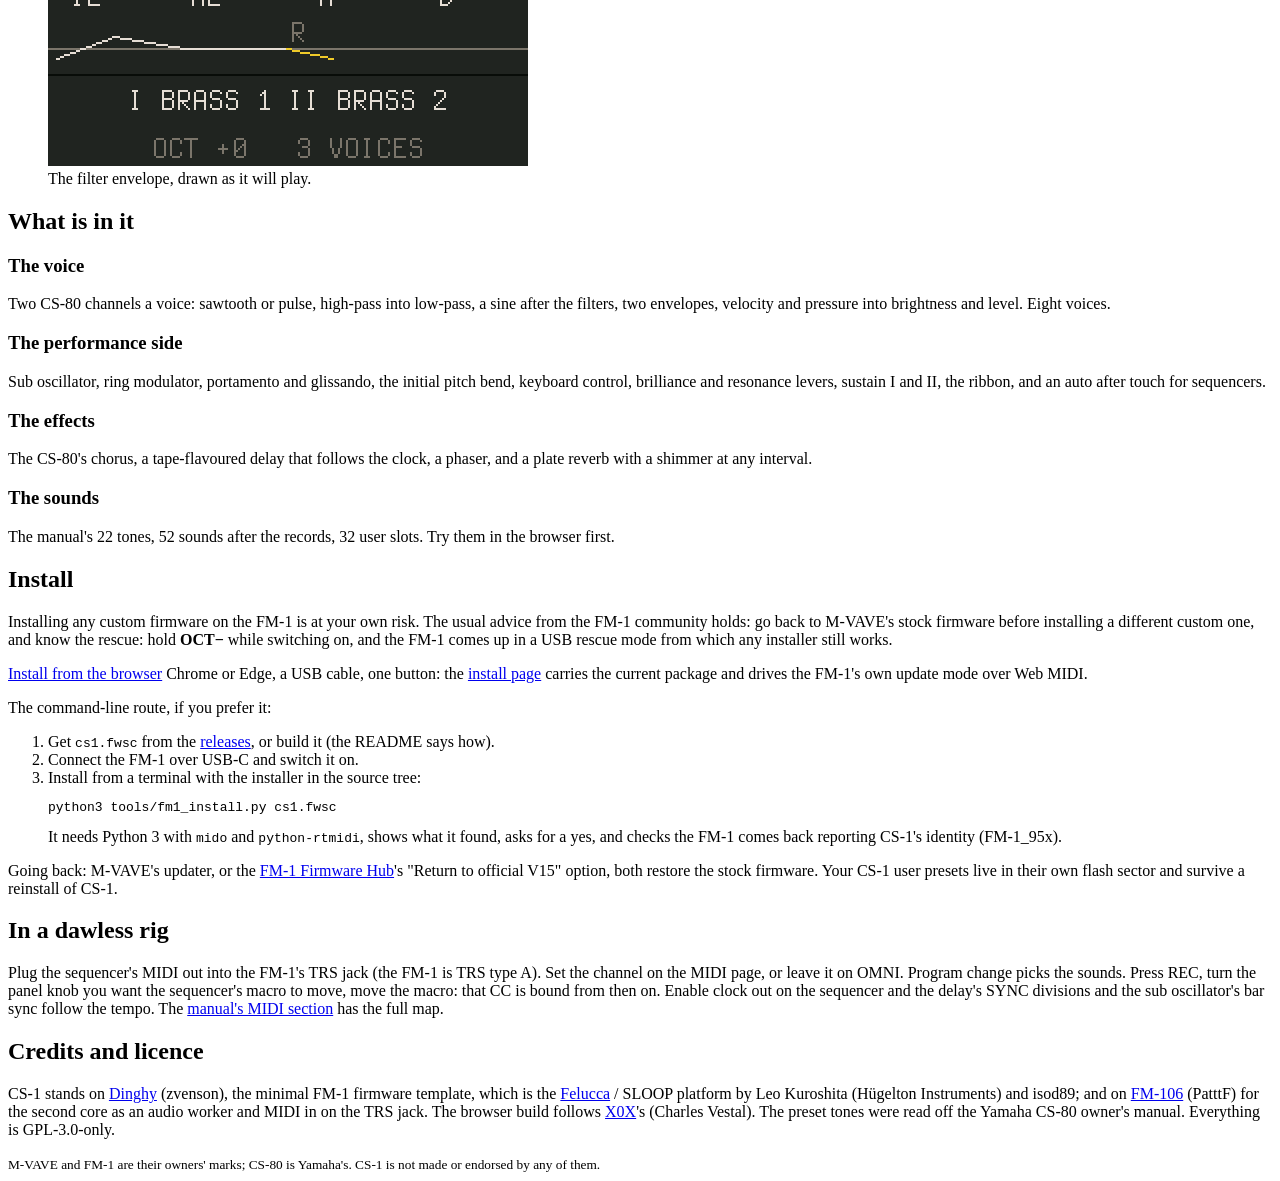
==== commit 00f65321: "The home page opens in two lines Co-Authored-By: Claude Fable 5.1 <noreply@anthropic.com>" ====
--- a/web/site/index.html
+++ b/web/site/index.html
@@ -17,8 +17,8 @@
     <nav><a href="manual.html">Manual</a><a href="sound.html">Sound design</a><a href="reference.html">Reference</a><a href="install.html">Install</a><a href="emu/">Play it</a><a href="https://github.com/twochannels/CS-1">Source</a></nav>
   </header>
 
-  <p>CS-1 is a firmware for the M-VAVE FM-1 pocket synthesizer that turns it into a Yamaha CS-80 in spirit: eight voices of two channels each, every channel with its own oscillator, high-pass and low-pass filters, a sine that bypasses them, two envelopes and a touch response section; the sub oscillator, the ring modulator and the chorus of the original; and, because this one lives in a dawless rig rather than a studio, a delay and a big reverb with a shimmer built in. The 22 preset tones come from the CS-80's own manual, and 52 sounds are built after the records it is famous for.</p>
-  <p>It is meant to be played from a sequencer: a Novation Circuit Tracks over the TRS jack, say, with its macro knobs mapped by MIDI learn and its clock driving the delay. With no hands on the keys, a pressure curve each note plays by itself does what the CS-80's aftertouch did.</p>
+  <p class="lead">A custom firmware for the M-VAVE FM-1, in the spirit of the Yamaha CS-80.</p>
+  <p class="lead">Two channels a voice, the CS-80's own preset tones, a ribbon on the SELECT knob, and a plate reverb that goes on for ever. Built to sit in a dawless rig and be played from a sequencer.</p>
   <p><a class="try" href="emu/">Play it in your browser</a> <a class="try" href="emu/?sound=0">Try BLADE BRASS</a> <a class="try" href="emu/?sound=14">Try HUMAN NATURE</a></p>
 
   <div class="shot">
@@ -29,10 +29,10 @@
 
   <h2 id="what">What is in it</h2>
   <div class="cards">
-    <div class="card"><h3>The voice</h3><p>Two channels (I and II) per voice, each a VCO with sawtooth and / or pulse with PWM and noise, a 12 dB high-pass into a 12 dB low-pass with resonance, a post-filter sine, a filter envelope with initial and attack levels, an ADSR, and velocity and pressure into brightness and level. Feet per channel, channel II detunable, each voice drifting a few cents if you like.</p></div>
-    <div class="card"><h3>The performance side</h3><p>The sub oscillator to pitch, filter and level; the ring modulator with its envelope; portamento and glissando; the initial pitch bend; keyboard control; brilliance and resonance levers; sustain modes I and II; the SELECT encoder as the CS-80's ribbon, bending the pitch and springing back; and an auto after touch curve for sequencers.</p></div>
-    <div class="card"><h3>The effects</h3><p>The CS-80's chorus / tremolo, in stereo; a delay with ping-pong, clock sync and a tape character; a phaser; a Dattorro plate reverb up to 25 s with a shimmer at any interval. All inside the 5.8 ms the FM-1 gives a block, with room to spare.</p></div>
-    <div class="card"><h3>The sounds</h3><p>The 22 preset tones read off the manual's charts, pickable per channel with HOME and a key. 52 sounds after Vangelis, Toto, Thriller and the rest, with the tones, settings and techniques the sources document, loaded dry as the CS-80 was. 32 user slots.</p></div>
+    <div class="card"><h3>The voice</h3><p>Two CS-80 channels a voice: sawtooth or pulse, high-pass into low-pass, a sine after the filters, two envelopes, velocity and pressure into brightness and level. Eight voices.</p></div>
+    <div class="card"><h3>The performance side</h3><p>Sub oscillator, ring modulator, portamento and glissando, the initial pitch bend, keyboard control, brilliance and resonance levers, sustain I and II, the ribbon, and an auto after touch for sequencers.</p></div>
+    <div class="card"><h3>The effects</h3><p>The CS-80's chorus, a tape-flavoured delay that follows the clock, a phaser, and a plate reverb with a shimmer at any interval.</p></div>
+    <div class="card"><h3>The sounds</h3><p>The manual's 22 tones, 52 sounds after the records, 32 user slots. Try them in the browser first.</p></div>
   </div>
 
   <h2 id="install">Install</h2>
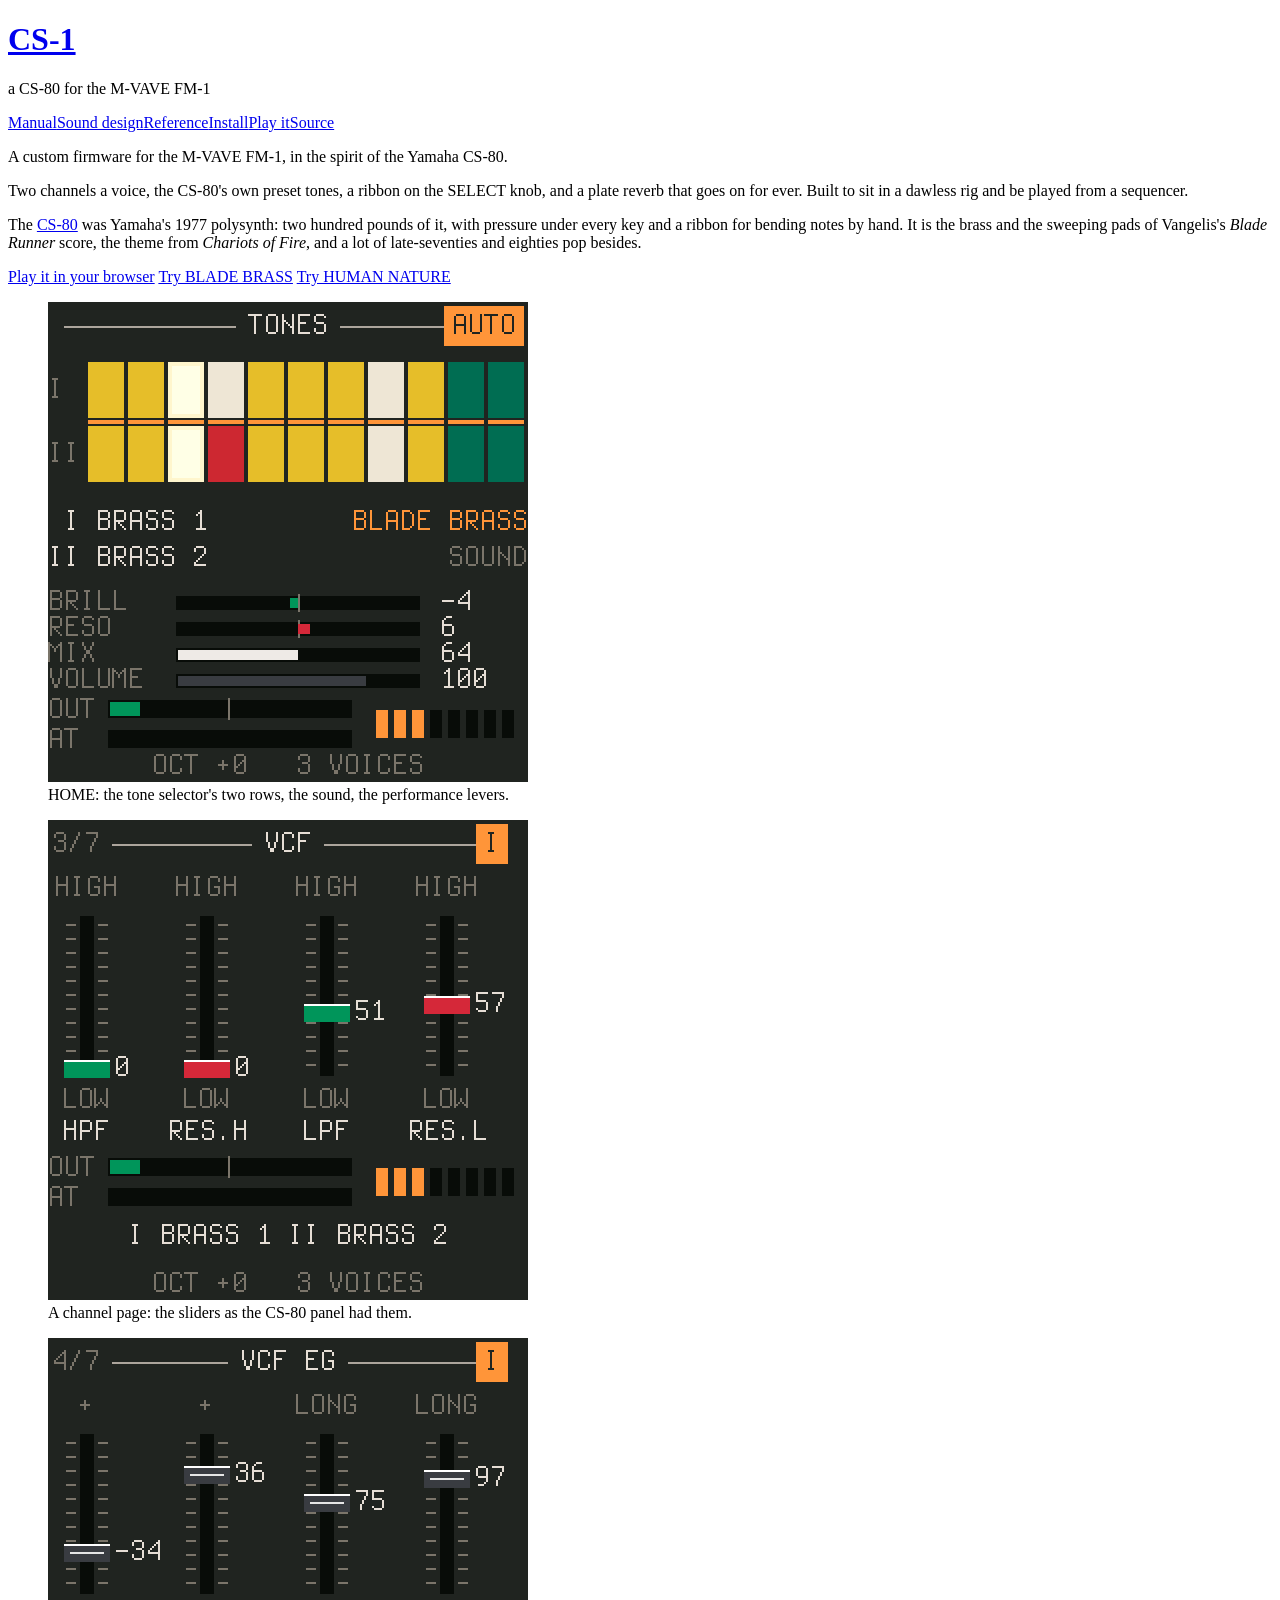
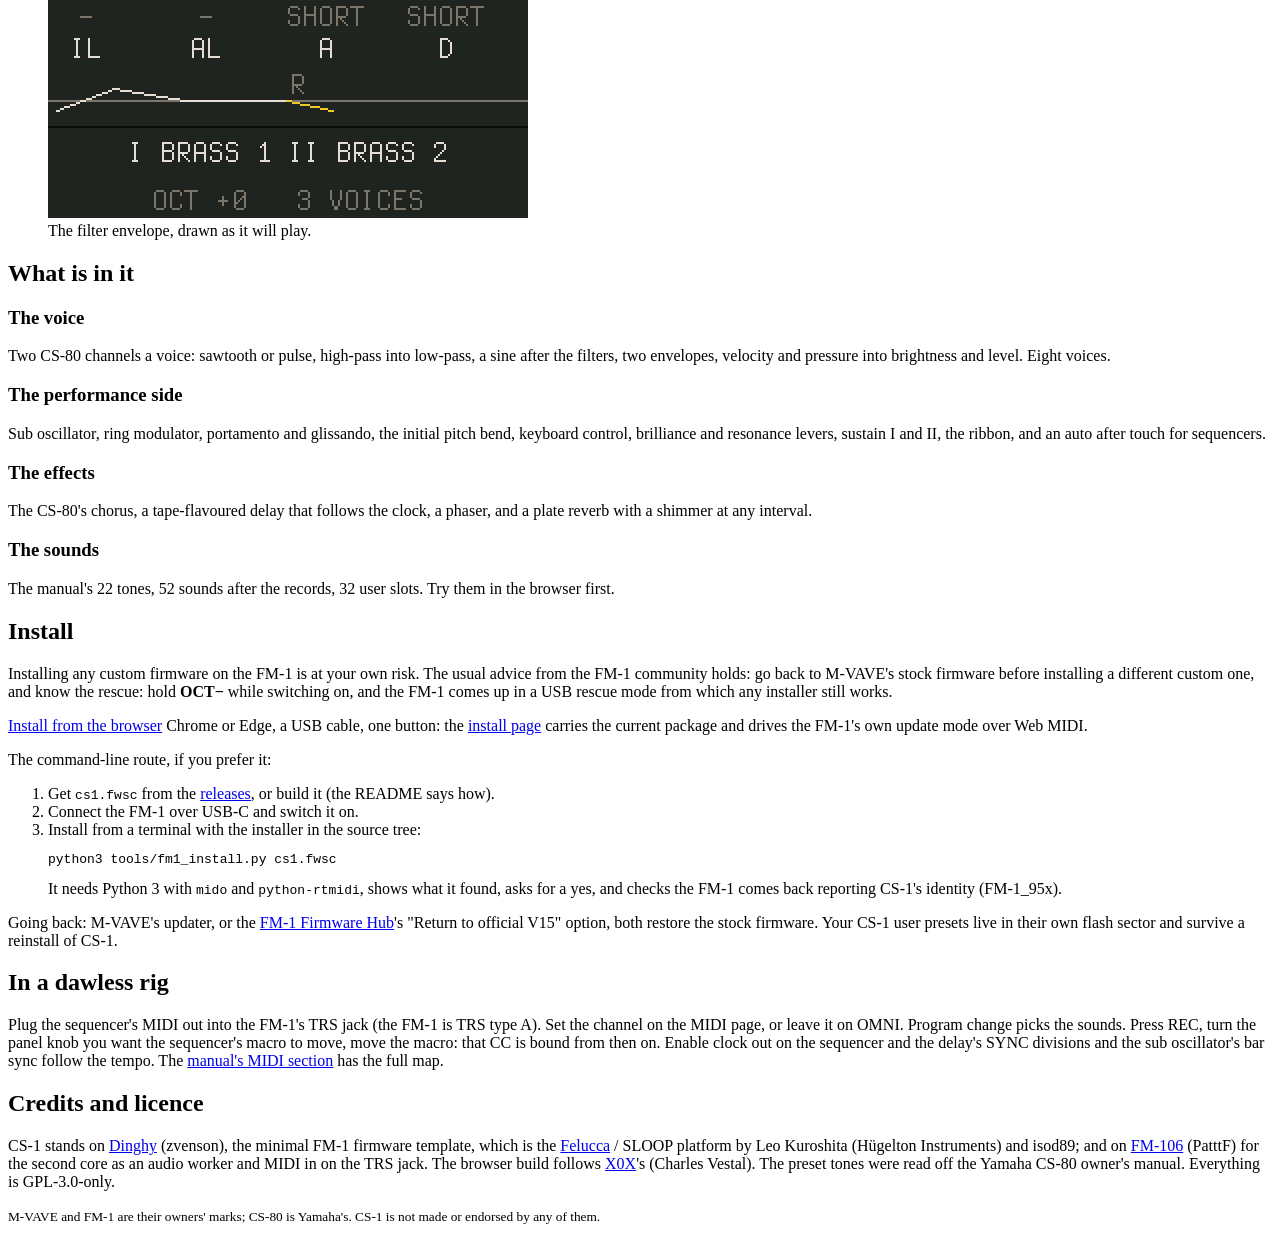
==== commit ac78d27a: "The home page says what the CS-80 is, with a link Co-Authored-By: Claude Opus 5.5 <noreply@anthropic" ====
--- a/web/site/index.html
+++ b/web/site/index.html
@@ -19,6 +19,7 @@
 
   <p class="lead">A custom firmware for the M-VAVE FM-1, in the spirit of the Yamaha CS-80.</p>
   <p class="lead">Two channels a voice, the CS-80's own preset tones, a ribbon on the SELECT knob, and a plate reverb that goes on for ever. Built to sit in a dawless rig and be played from a sequencer.</p>
+  <p class="aside">The <a href="https://en.wikipedia.org/wiki/Yamaha_CS-80">CS-80</a> was Yamaha's 1977 polysynth: two hundred pounds of it, with pressure under every key and a ribbon for bending notes by hand. It is the brass and the sweeping pads of Vangelis's <i>Blade Runner</i> score, the theme from <i>Chariots of Fire</i>, and a lot of late-seventies and eighties pop besides.</p>
   <p><a class="try" href="emu/">Play it in your browser</a> <a class="try" href="emu/?sound=0">Try BLADE BRASS</a> <a class="try" href="emu/?sound=14">Try HUMAN NATURE</a></p>
 
   <div class="shot">
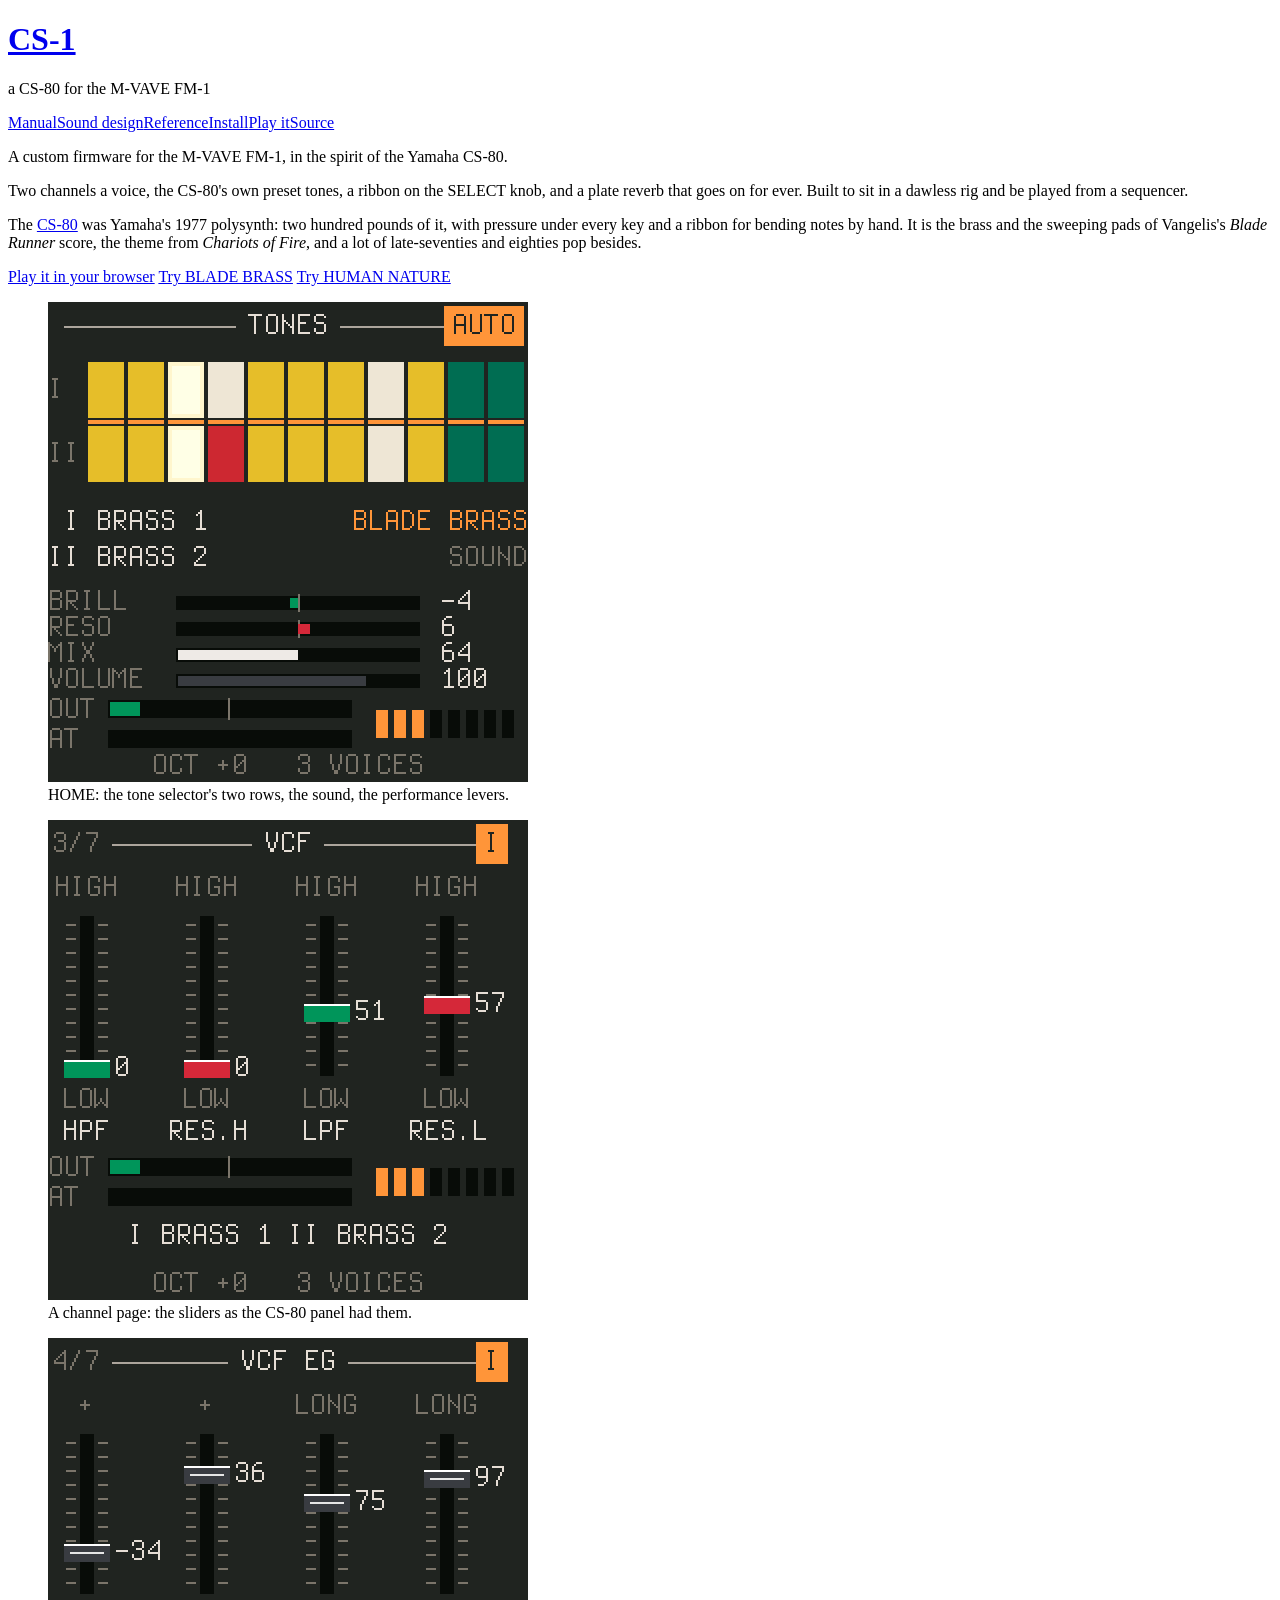
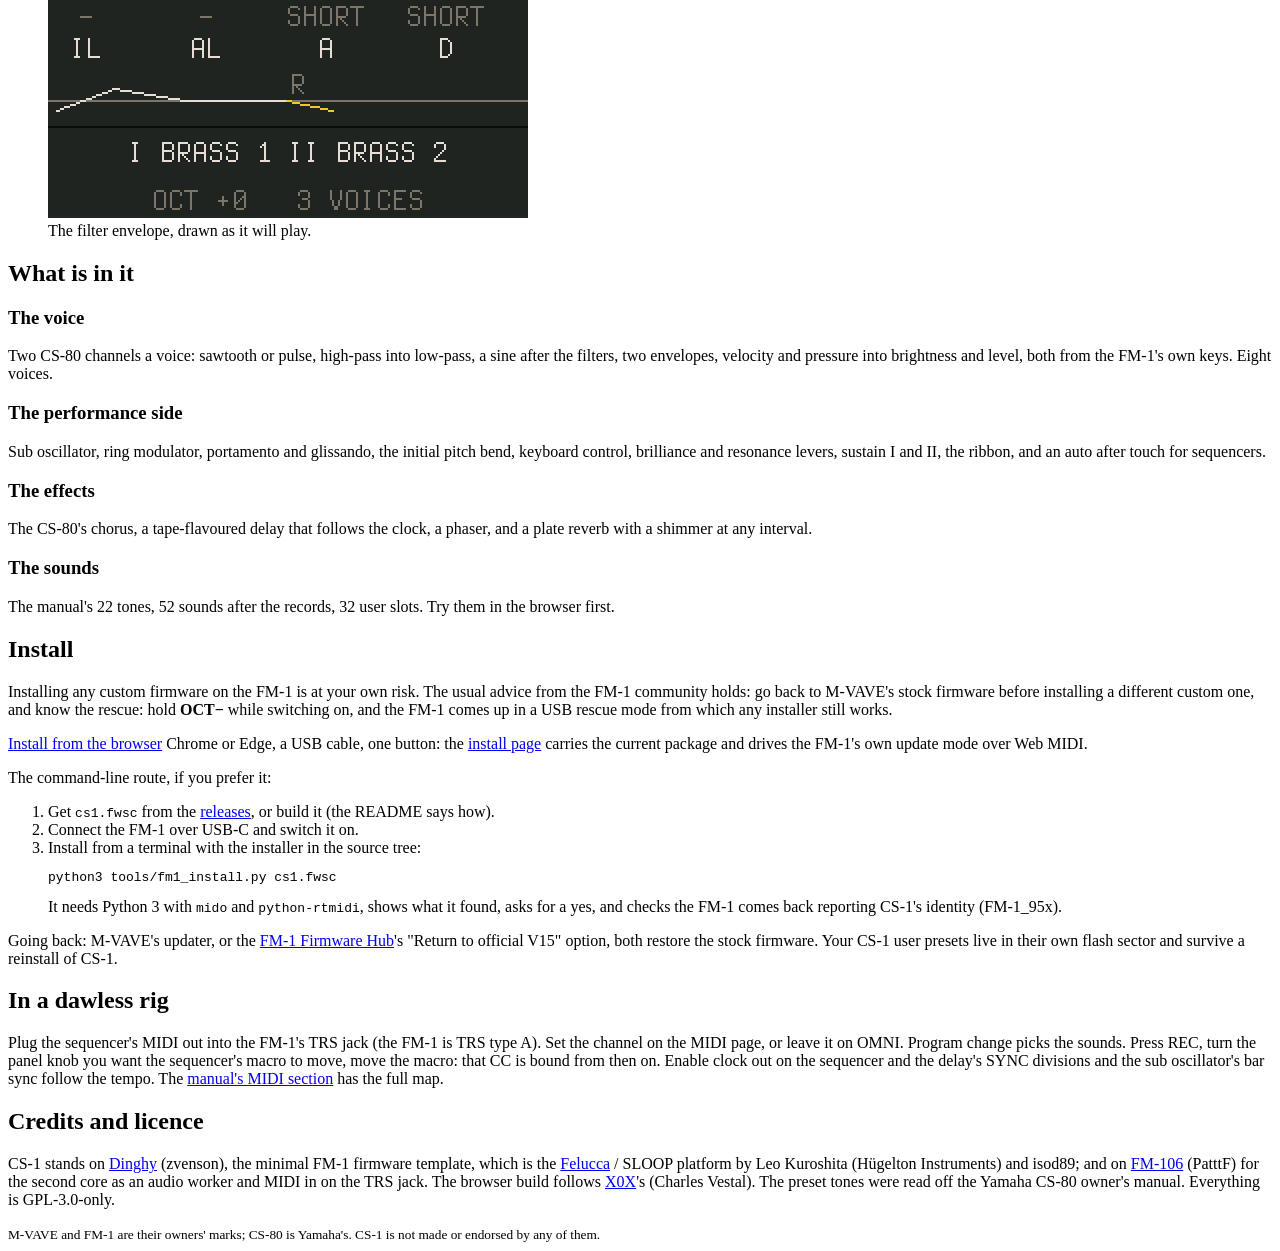
==== commit e1e293f5: "Velocity and polyphonic pressure from the FM-1's own keys (Velo's sensing) Twenty keys (F3 .. C5) si" ====
--- a/web/site/index.html
+++ b/web/site/index.html
@@ -30,7 +30,7 @@
 
   <h2 id="what">What is in it</h2>
   <div class="cards">
-    <div class="card"><h3>The voice</h3><p>Two CS-80 channels a voice: sawtooth or pulse, high-pass into low-pass, a sine after the filters, two envelopes, velocity and pressure into brightness and level. Eight voices.</p></div>
+    <div class="card"><h3>The voice</h3><p>Two CS-80 channels a voice: sawtooth or pulse, high-pass into low-pass, a sine after the filters, two envelopes, velocity and pressure into brightness and level, both from the FM-1's own keys. Eight voices.</p></div>
     <div class="card"><h3>The performance side</h3><p>Sub oscillator, ring modulator, portamento and glissando, the initial pitch bend, keyboard control, brilliance and resonance levers, sustain I and II, the ribbon, and an auto after touch for sequencers.</p></div>
     <div class="card"><h3>The effects</h3><p>The CS-80's chorus, a tape-flavoured delay that follows the clock, a phaser, and a plate reverb with a shimmer at any interval.</p></div>
     <div class="card"><h3>The sounds</h3><p>The manual's 22 tones, 52 sounds after the records, 32 user slots. Try them in the browser first.</p></div>
